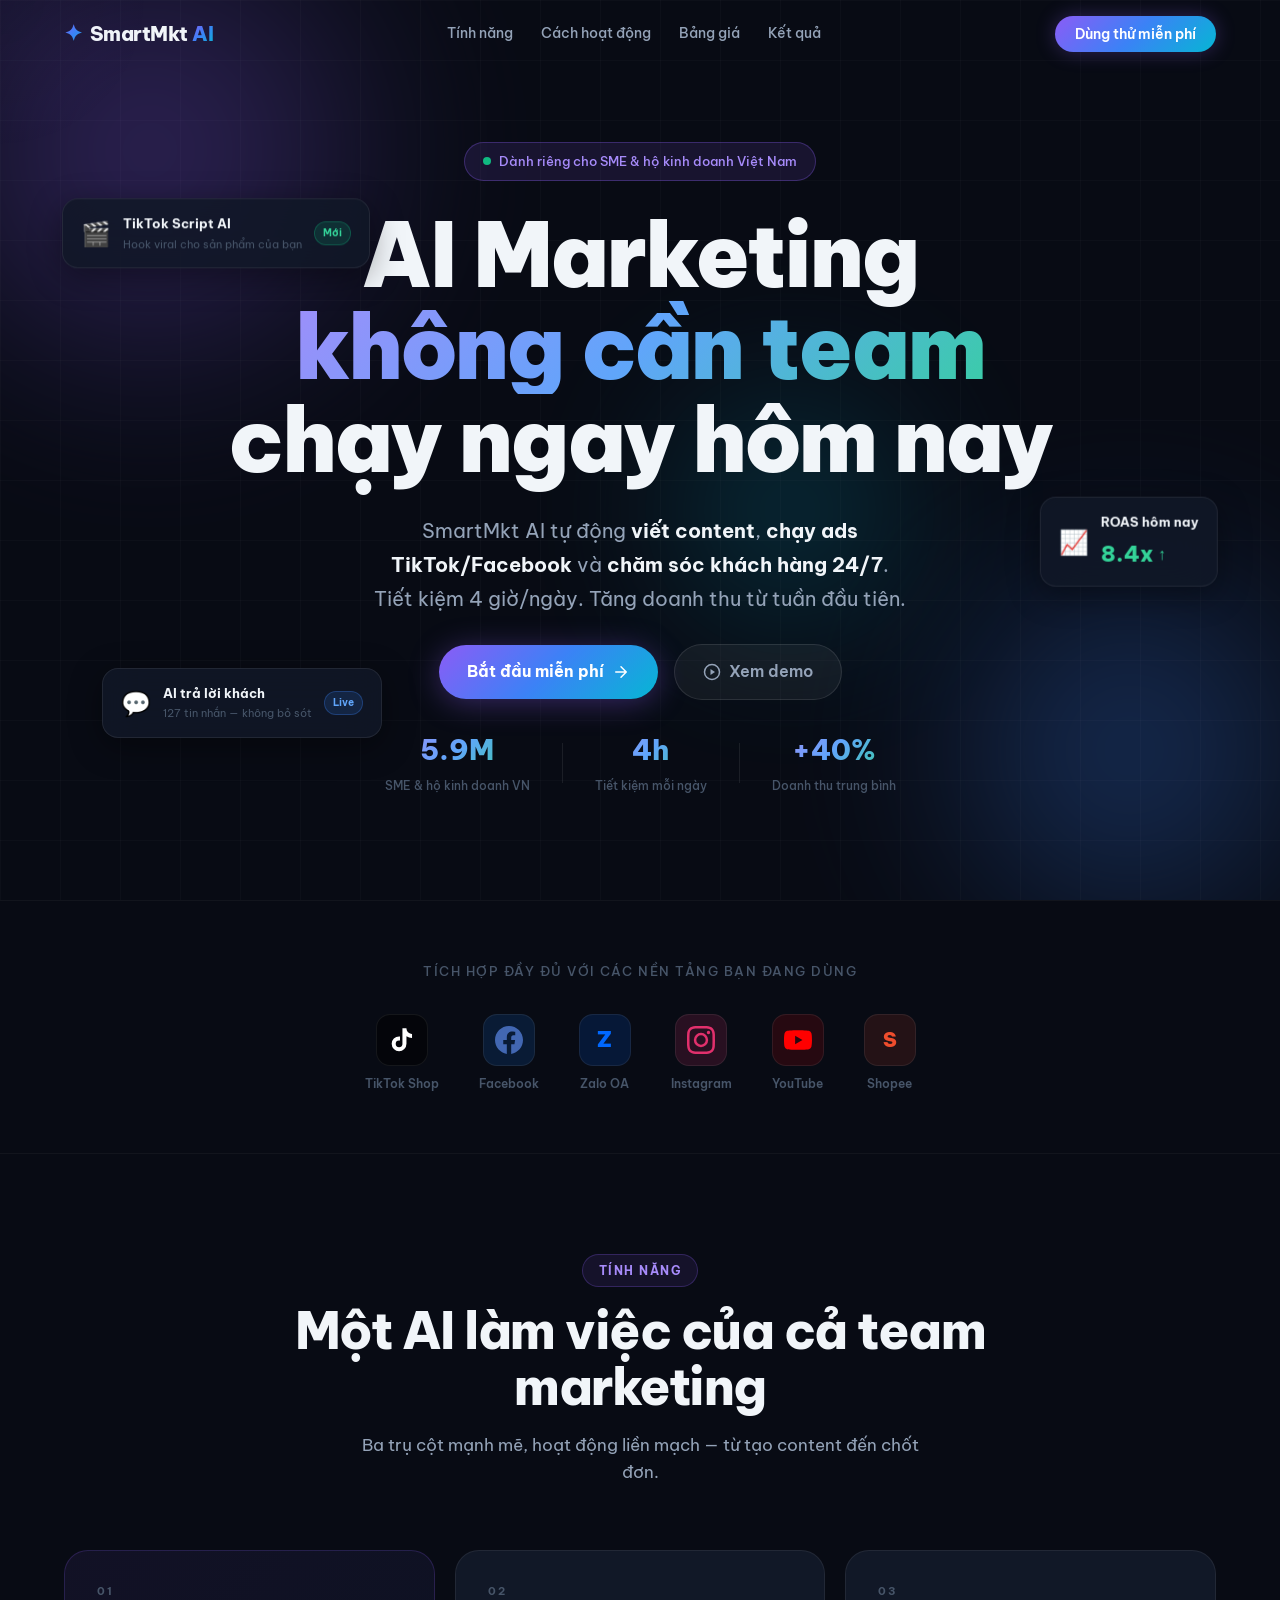
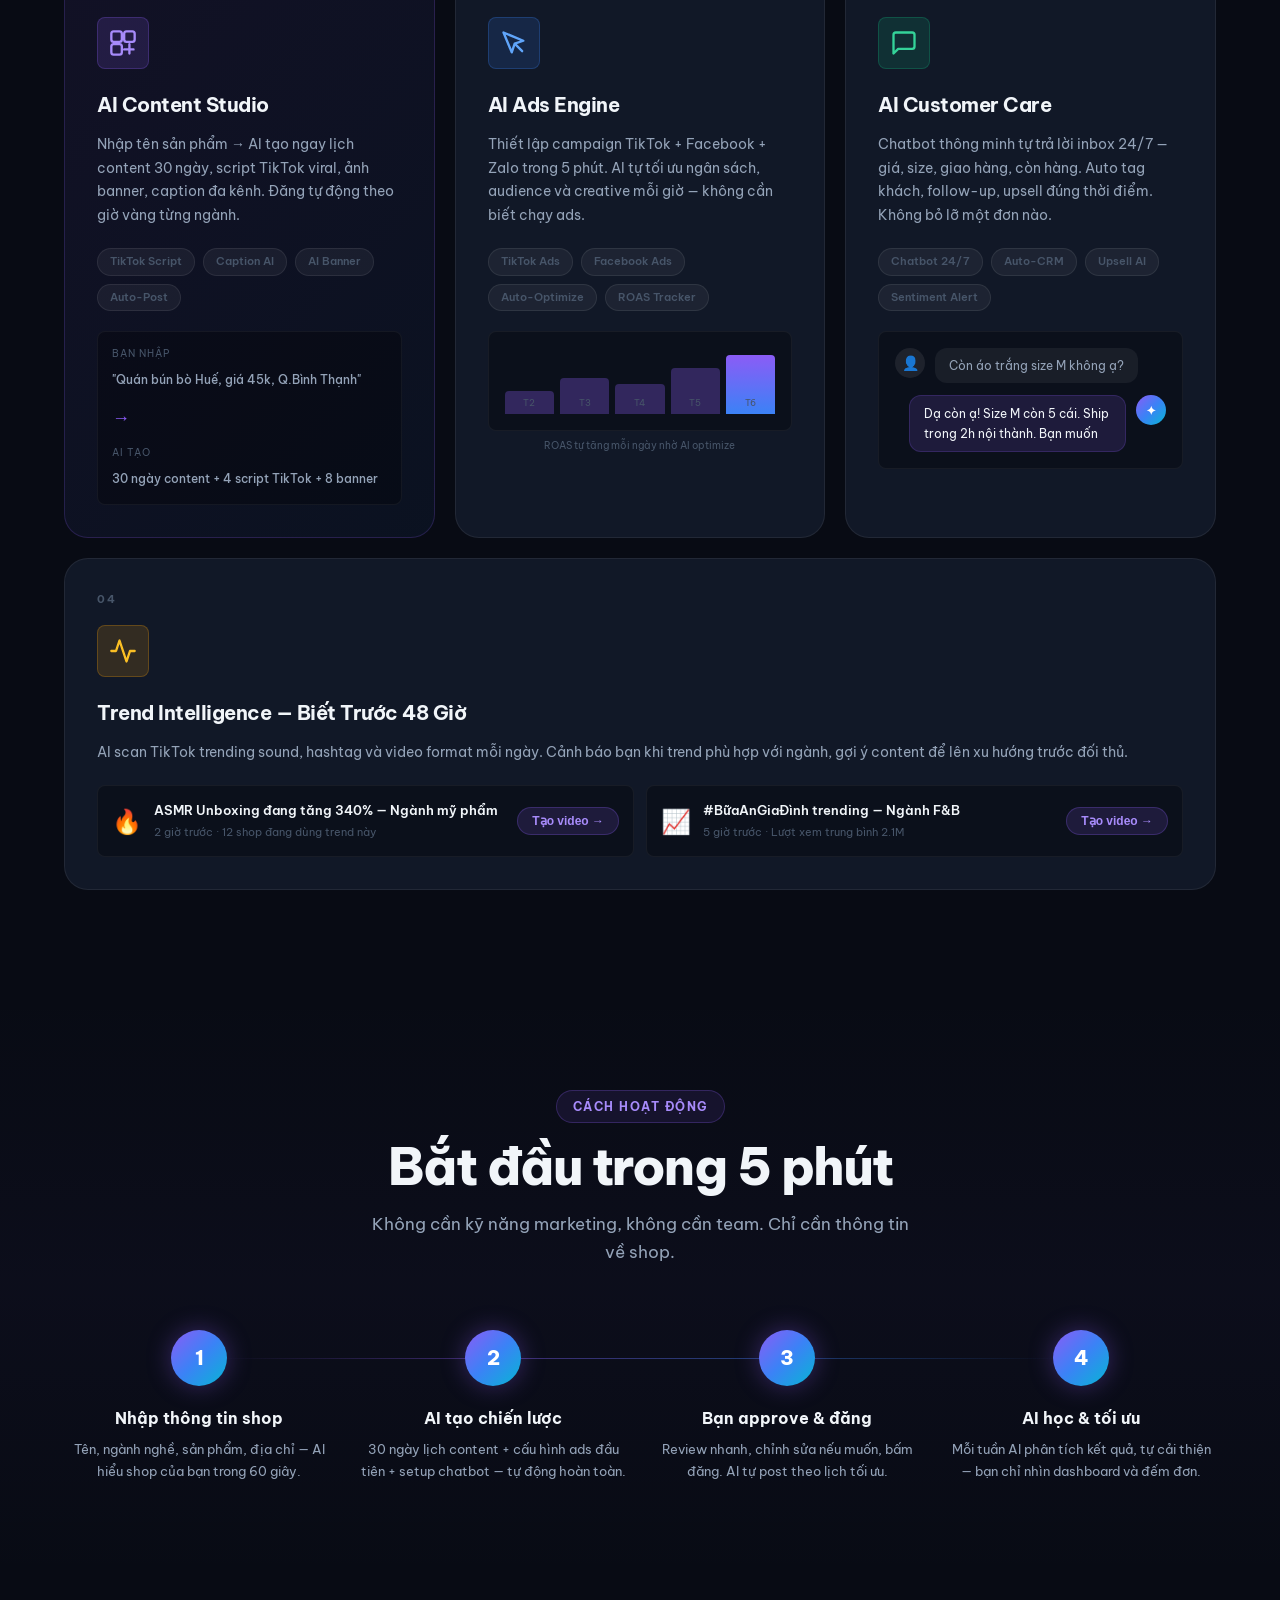
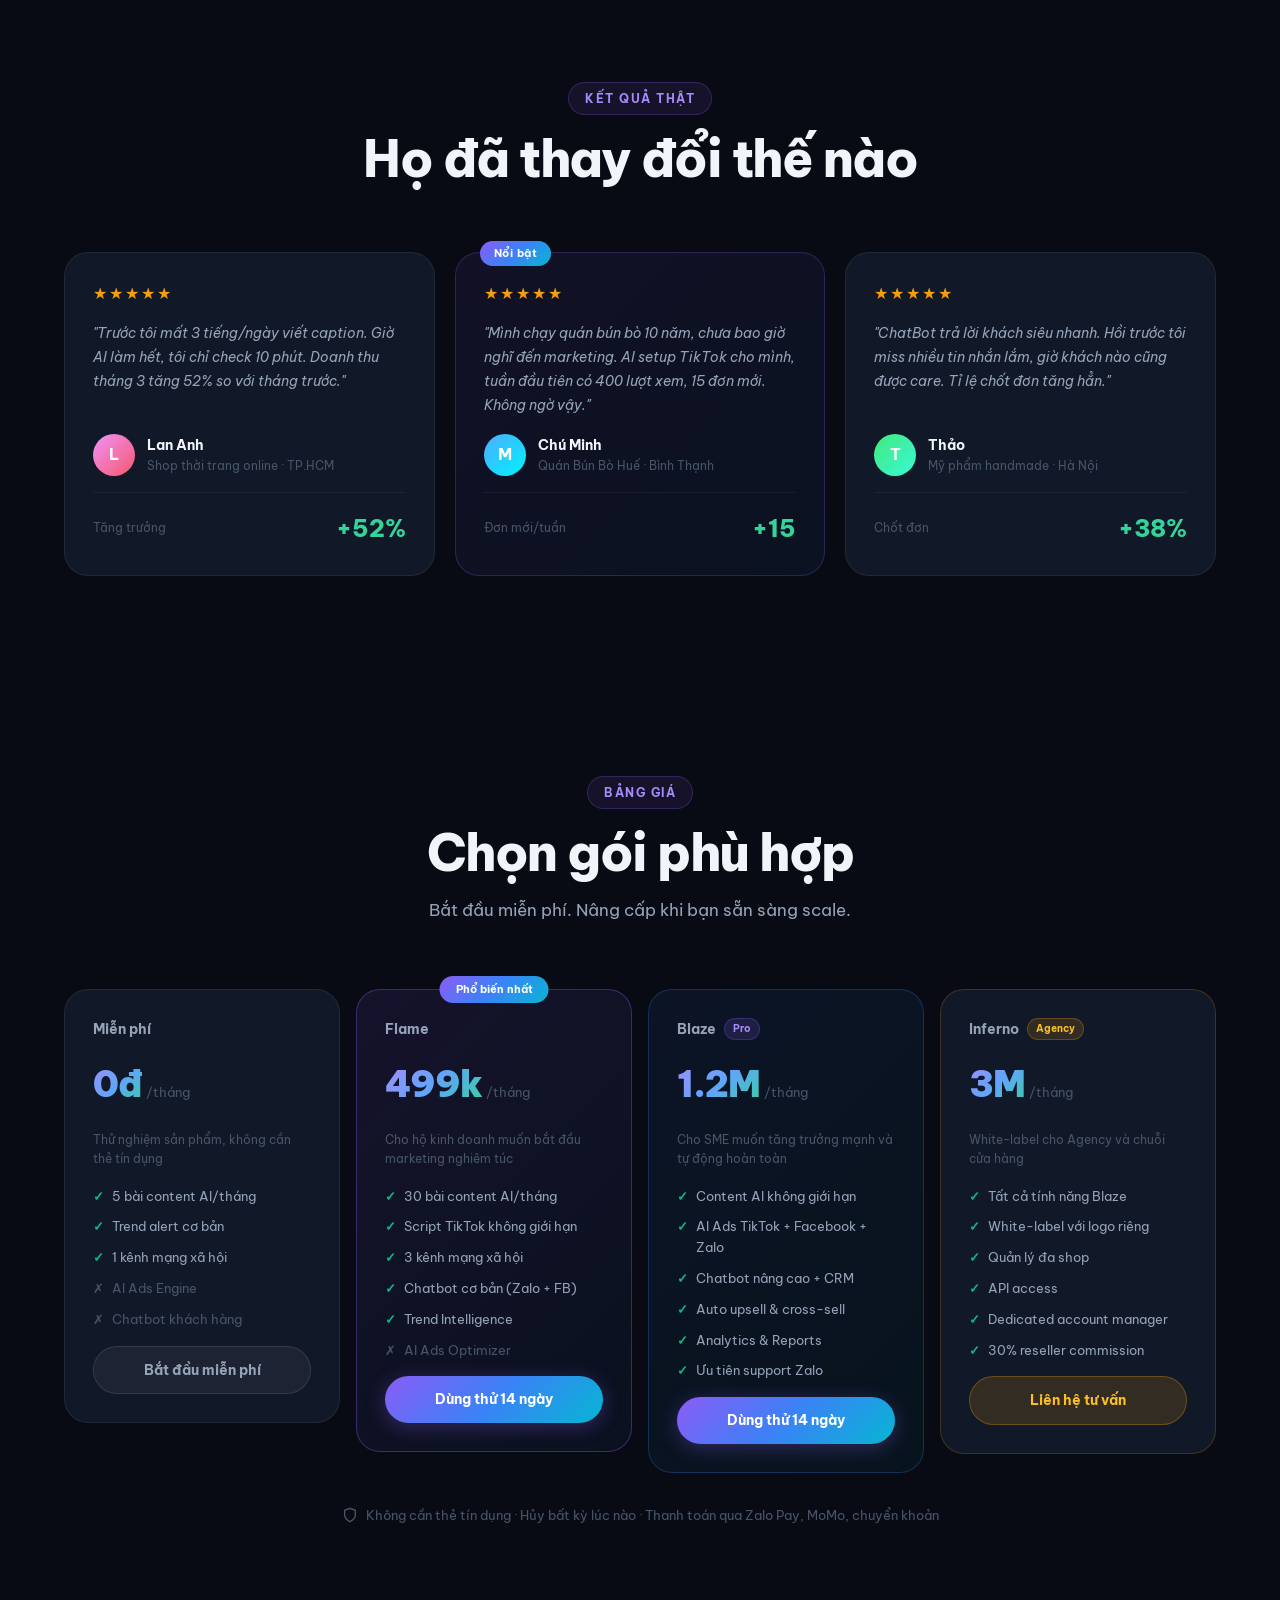
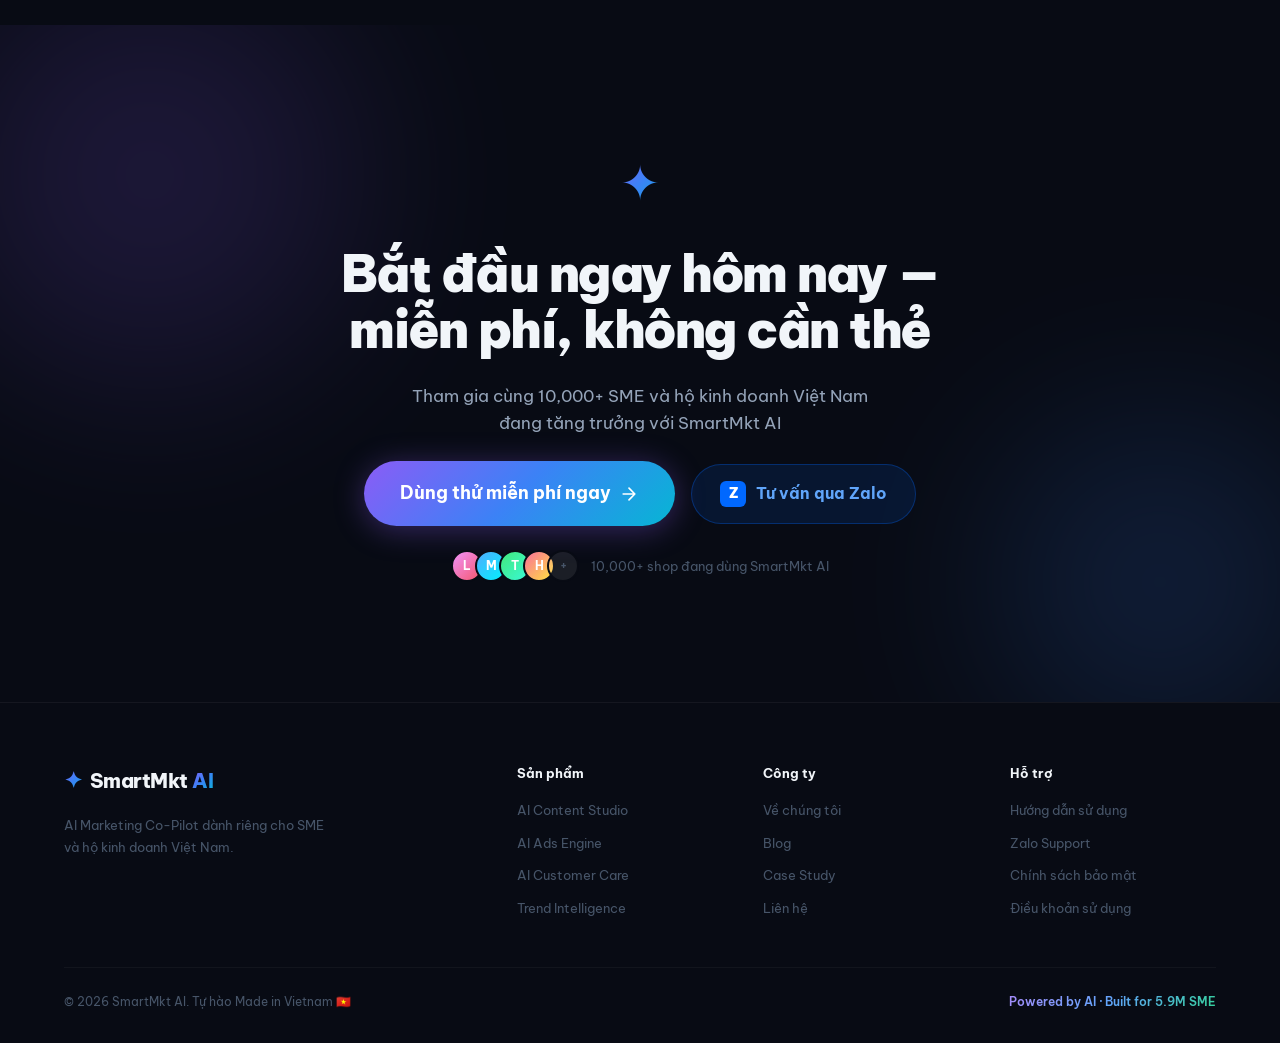
==== index.html @ fdd42057 "feat: SmartMkt AI landing page v1" ====
<!DOCTYPE html>
<html lang="vi">
<head>
  <meta charset="UTF-8" />
  <meta name="viewport" content="width=device-width, initial-scale=1.0" />
  <title>SmartMkt AI — AI Marketing cho SME Việt Nam</title>
  <meta name="description" content="AI Marketing Co-Pilot cho 5.9 triệu SME và hộ kinh doanh Việt Nam. Tự động tạo content, chạy ads, chăm sóc khách — không cần team marketing." />
  <link rel="preconnect" href="https://fonts.googleapis.com" />
  <link rel="preconnect" href="https://fonts.gstatic.com" crossorigin />
  <link href="https://fonts.googleapis.com/css2?family=Be+Vietnam+Pro:ital,wght@0,300;0,400;0,500;0,600;0,700;0,800;0,900;1,400&family=Inter:wght@300;400;500;600;700&display=swap" rel="stylesheet" />
  <link rel="stylesheet" href="style.css" />
</head>
<body>

  <!-- NAV -->
  <nav class="navbar" id="navbar">
    <div class="nav-inner">
      <div class="nav-logo">
        <span class="logo-icon">✦</span>
        <span class="logo-text">SmartMkt <span class="logo-accent">AI</span></span>
      </div>
      <div class="nav-links">
        <a href="#features">Tính năng</a>
        <a href="#how-it-works">Cách hoạt động</a>
        <a href="#pricing">Bảng giá</a>
        <a href="#results">Kết quả</a>
      </div>
      <div class="nav-cta">
        <a href="#pricing" class="btn-nav">Dùng thử miễn phí</a>
      </div>
      <button class="nav-mobile-toggle" id="mobileToggle" aria-label="Menu">
        <span></span><span></span><span></span>
      </button>
    </div>
  </nav>

  <!-- HERO -->
  <section class="hero" id="home">
    <div class="hero-bg">
      <div class="hero-orb orb-1"></div>
      <div class="hero-orb orb-2"></div>
      <div class="hero-orb orb-3"></div>
      <div class="hero-grid"></div>
    </div>
    <div class="container">
      <div class="hero-badge">
        <span class="badge-dot"></span>
        Dành riêng cho SME & hộ kinh doanh Việt Nam
      </div>
      <h1 class="hero-title">
        <span class="line-1">AI Marketing</span>
        <span class="line-2 gradient-text">không cần team</span>
        <span class="line-3">chạy ngay hôm nay</span>
      </h1>
      <p class="hero-sub">
        SmartMkt AI tự động <strong>viết content</strong>, <strong>chạy ads TikTok/Facebook</strong> và <strong>chăm sóc khách hàng 24/7</strong>.<br/>
        Tiết kiệm 4 giờ/ngày. Tăng doanh thu từ tuần đầu tiên.
      </p>
      <div class="hero-cta-group">
        <a href="#pricing" class="btn-primary" id="heroCta">
          <span>Bắt đầu miễn phí</span>
          <svg width="18" height="18" viewBox="0 0 24 24" fill="none"><path d="M5 12h14M12 5l7 7-7 7" stroke="currentColor" stroke-width="2" stroke-linecap="round" stroke-linejoin="round"/></svg>
        </a>
        <a href="#how-it-works" class="btn-ghost">
          <svg width="18" height="18" viewBox="0 0 24 24" fill="none"><circle cx="12" cy="12" r="10" stroke="currentColor" stroke-width="2"/><polygon points="10,8 16,12 10,16" fill="currentColor"/></svg>
          Xem demo
        </a>
      </div>
      <div class="hero-stats">
        <div class="stat-item">
          <span class="stat-num">5.9M</span>
          <span class="stat-label">SME & hộ kinh doanh VN</span>
        </div>
        <div class="stat-divider"></div>
        <div class="stat-item">
          <span class="stat-num">4h</span>
          <span class="stat-label">Tiết kiệm mỗi ngày</span>
        </div>
        <div class="stat-divider"></div>
        <div class="stat-item">
          <span class="stat-num">+40%</span>
          <span class="stat-label">Doanh thu trung bình</span>
        </div>
      </div>
    </div>

    <!-- Floating cards -->
    <div class="floating-cards">
      <div class="float-card card-tiktok">
        <div class="fc-icon">🎬</div>
        <div class="fc-body">
          <div class="fc-title">TikTok Script AI</div>
          <div class="fc-sub">Hook viral cho sản phẩm của bạn</div>
        </div>
        <div class="fc-badge fc-green">Mới</div>
      </div>
      <div class="float-card card-result">
        <div class="fc-icon">📈</div>
        <div class="fc-body">
          <div class="fc-title">ROAS hôm nay</div>
          <div class="fc-metric"><span class="metric-val">8.4x</span> <span class="metric-up">↑</span></div>
        </div>
      </div>
      <div class="float-card card-chat">
        <div class="fc-icon">💬</div>
        <div class="fc-body">
          <div class="fc-title">AI trả lời khách</div>
          <div class="fc-sub">127 tin nhắn — không bỏ sót</div>
        </div>
        <div class="fc-badge fc-blue">Live</div>
      </div>
    </div>
  </section>

  <!-- PLATFORMS -->
  <section class="platforms">
    <div class="container">
      <p class="platforms-label">Tích hợp đầy đủ với các nền tảng bạn đang dùng</p>
      <div class="platform-logos">
        <div class="platform-item">
          <div class="plat-icon tiktok-icon">
            <svg viewBox="0 0 24 24" fill="currentColor" width="28" height="28"><path d="M19.59 6.69a4.83 4.83 0 01-3.77-4.25V2h-3.45v13.67a2.89 2.89 0 01-2.88 2.5 2.89 2.89 0 01-2.89-2.89 2.89 2.89 0 012.89-2.89c.28 0 .54.04.79.1V9.01a6.27 6.27 0 00-.79-.05 6.34 6.34 0 00-6.34 6.34 6.34 6.34 0 006.34 6.34 6.34 6.34 0 006.33-6.34V8.69a8.18 8.18 0 004.78 1.52V6.76a4.85 4.85 0 01-1.01-.07z"/></svg>
          </div>
          <span>TikTok Shop</span>
        </div>
        <div class="platform-item">
          <div class="plat-icon fb-icon">
            <svg viewBox="0 0 24 24" fill="currentColor" width="28" height="28"><path d="M24 12.073c0-6.627-5.373-12-12-12s-12 5.373-12 12c0 5.99 4.388 10.954 10.125 11.854v-8.385H7.078v-3.47h3.047V9.43c0-3.007 1.792-4.669 4.533-4.669 1.312 0 2.686.235 2.686.235v2.953H15.83c-1.491 0-1.956.925-1.956 1.874v2.25h3.328l-.532 3.47h-2.796v8.385C19.612 23.027 24 18.062 24 12.073z"/></svg>
          </div>
          <span>Facebook</span>
        </div>
        <div class="platform-item">
          <div class="plat-icon zalo-icon">
            <div class="zalo-text-icon">Z</div>
          </div>
          <span>Zalo OA</span>
        </div>
        <div class="platform-item">
          <div class="plat-icon ig-icon">
            <svg viewBox="0 0 24 24" fill="currentColor" width="28" height="28"><path d="M12 2.163c3.204 0 3.584.012 4.85.07 3.252.148 4.771 1.691 4.919 4.919.058 1.265.069 1.645.069 4.849 0 3.205-.012 3.584-.069 4.849-.149 3.225-1.664 4.771-4.919 4.919-1.266.058-1.644.07-4.85.07-3.204 0-3.584-.012-4.849-.07-3.26-.149-4.771-1.699-4.919-4.92-.058-1.265-.07-1.644-.07-4.849 0-3.204.013-3.583.07-4.849.149-3.227 1.664-4.771 4.919-4.919 1.266-.057 1.645-.069 4.849-.069zM12 0C8.741 0 8.333.014 7.053.072 2.695.272.273 2.69.073 7.052.014 8.333 0 8.741 0 12c0 3.259.014 3.668.072 4.948.2 4.358 2.618 6.78 6.98 6.98C8.333 23.986 8.741 24 12 24c3.259 0 3.668-.014 4.948-.072 4.354-.2 6.782-2.618 6.979-6.98.059-1.28.073-1.689.073-4.948 0-3.259-.014-3.667-.072-4.947-.196-4.354-2.617-6.78-6.979-6.98C15.668.014 15.259 0 12 0zm0 5.838a6.162 6.162 0 100 12.324 6.162 6.162 0 000-12.324zM12 16a4 4 0 110-8 4 4 0 010 8zm6.406-11.845a1.44 1.44 0 100 2.881 1.44 1.44 0 000-2.881z"/></svg>
          </div>
          <span>Instagram</span>
        </div>
        <div class="platform-item">
          <div class="plat-icon yt-icon">
            <svg viewBox="0 0 24 24" fill="currentColor" width="28" height="28"><path d="M23.498 6.186a3.016 3.016 0 00-2.122-2.136C19.505 3.545 12 3.545 12 3.545s-7.505 0-9.377.505A3.017 3.017 0 00.502 6.186C0 8.07 0 12 0 12s0 3.93.502 5.814a3.016 3.016 0 002.122 2.136c1.871.505 9.376.505 9.376.505s7.505 0 9.377-.505a3.015 3.015 0 002.122-2.136C24 15.93 24 12 24 12s0-3.93-.502-5.814zM9.545 15.568V8.432L15.818 12l-6.273 3.568z"/></svg>
          </div>
          <span>YouTube</span>
        </div>
        <div class="platform-item">
          <div class="plat-icon shopee-icon">
            <div class="shopee-text-icon">S</div>
          </div>
          <span>Shopee</span>
        </div>
      </div>
    </div>
  </section>

  <!-- FEATURES -->
  <section class="features" id="features">
    <div class="container">
      <div class="section-header">
        <div class="section-tag">Tính năng</div>
        <h2 class="section-title">Một AI làm việc của cả team marketing</h2>
        <p class="section-sub">Ba trụ cột mạnh mẽ, hoạt động liền mạch — từ tạo content đến chốt đơn.</p>
      </div>

      <div class="features-grid">
        <!-- Feature 1 -->
        <div class="feature-card card-primary">
          <div class="feature-num">01</div>
          <div class="feature-icon-wrap icon-purple">
            <svg width="28" height="28" viewBox="0 0 24 24" fill="none"><rect x="2" y="2" width="9" height="9" rx="2" stroke="currentColor" stroke-width="2"/><rect x="13" y="2" width="9" height="9" rx="2" stroke="currentColor" stroke-width="2"/><rect x="2" y="13" width="9" height="9" rx="2" stroke="currentColor" stroke-width="2"/><path d="M17.5 13v8M13 17.5h8" stroke="currentColor" stroke-width="2" stroke-linecap="round"/></svg>
          </div>
          <h3 class="feature-title">AI Content Studio</h3>
          <p class="feature-desc">Nhập tên sản phẩm → AI tạo ngay lịch content 30 ngày, script TikTok viral, ảnh banner, caption đa kênh. Đăng tự động theo giờ vàng từng ngành.</p>
          <div class="feature-tags">
            <span>TikTok Script</span><span>Caption AI</span><span>AI Banner</span><span>Auto-Post</span>
          </div>
          <div class="feature-demo">
            <div class="demo-prompt">
              <span class="demo-label">Bạn nhập</span>
              <span class="demo-text">"Quán bún bò Huế, giá 45k, Q.Bình Thạnh"</span>
            </div>
            <div class="demo-arrow">→</div>
            <div class="demo-output">
              <span class="demo-label">AI tạo</span>
              <span class="demo-text">30 ngày content + 4 script TikTok + 8 banner</span>
            </div>
          </div>
        </div>

        <!-- Feature 2 -->
        <div class="feature-card">
          <div class="feature-num">02</div>
          <div class="feature-icon-wrap icon-blue">
            <svg width="28" height="28" viewBox="0 0 24 24" fill="none"><path d="M3 3l7.07 16.97 2.51-7.39 7.39-2.51L3 3z" stroke="currentColor" stroke-width="2" stroke-linecap="round" stroke-linejoin="round"/><path d="M13 13l6 6" stroke="currentColor" stroke-width="2" stroke-linecap="round"/></svg>
          </div>
          <h3 class="feature-title">AI Ads Engine</h3>
          <p class="feature-desc">Thiết lập campaign TikTok + Facebook + Zalo trong 5 phút. AI tự tối ưu ngân sách, audience và creative mỗi giờ — không cần biết chạy ads.</p>
          <div class="feature-tags">
            <span>TikTok Ads</span><span>Facebook Ads</span><span>Auto-Optimize</span><span>ROAS Tracker</span>
          </div>
          <div class="feature-mini-chart">
            <div class="chart-bar" style="height:35%"><span>T2</span></div>
            <div class="chart-bar" style="height:55%"><span>T3</span></div>
            <div class="chart-bar" style="height:45%"><span>T4</span></div>
            <div class="chart-bar" style="height:70%"><span>T5</span></div>
            <div class="chart-bar active" style="height:90%"><span>T6</span></div>
            <div class="chart-label">ROAS tự tăng mỗi ngày nhờ AI optimize</div>
          </div>
        </div>

        <!-- Feature 3 -->
        <div class="feature-card">
          <div class="feature-num">03</div>
          <div class="feature-icon-wrap icon-green">
            <svg width="28" height="28" viewBox="0 0 24 24" fill="none"><path d="M21 15a2 2 0 01-2 2H7l-4 4V5a2 2 0 012-2h14a2 2 0 012 2z" stroke="currentColor" stroke-width="2" stroke-linecap="round" stroke-linejoin="round"/></svg>
          </div>
          <h3 class="feature-title">AI Customer Care</h3>
          <p class="feature-desc">Chatbot thông minh tự trả lời inbox 24/7 — giá, size, giao hàng, còn hàng. Auto tag khách, follow-up, upsell đúng thời điểm. Không bỏ lỡ một đơn nào.</p>
          <div class="feature-tags">
            <span>Chatbot 24/7</span><span>Auto-CRM</span><span>Upsell AI</span><span>Sentiment Alert</span>
          </div>
          <div class="chat-demo">
            <div class="chat-msg customer">
              <div class="chat-avatar">👤</div>
              <div class="chat-bubble">Còn áo trắng size M không ạ?</div>
            </div>
            <div class="chat-msg bot">
              <div class="chat-avatar bot-av">✦</div>
              <div class="chat-bubble bot-bubble">Dạ còn ạ! Size M còn 5 cái. Ship trong 2h nội thành. Bạn muốn đặt ngay không? 😊</div>
            </div>
          </div>
        </div>

        <!-- Feature 4: Trend Intelligence -->
        <div class="feature-card card-wide">
          <div class="feature-num">04</div>
          <div class="feature-icon-wrap icon-orange">
            <svg width="28" height="28" viewBox="0 0 24 24" fill="none"><polyline points="22 12 18 12 15 21 9 3 6 12 2 12" stroke="currentColor" stroke-width="2" stroke-linecap="round" stroke-linejoin="round"/></svg>
          </div>
          <h3 class="feature-title">Trend Intelligence — Biết Trước 48 Giờ</h3>
          <p class="feature-desc">AI scan TikTok trending sound, hashtag và video format mỗi ngày. Cảnh báo bạn khi trend phù hợp với ngành, gợi ý content để lên xu hướng trước đối thủ.</p>
          <div class="trend-alerts">
            <div class="trend-alert alert-hot">
              <span class="alert-icon">🔥</span>
              <div class="alert-body">
                <div class="alert-title">ASMR Unboxing đang tăng 340% — Ngành mỹ phẩm</div>
                <div class="alert-time">2 giờ trước · 12 shop đang dùng trend này</div>
              </div>
              <button class="alert-cta">Tạo video →</button>
            </div>
            <div class="trend-alert alert-rising">
              <span class="alert-icon">📈</span>
              <div class="alert-body">
                <div class="alert-title">#BữaAnGiaĐình trending — Ngành F&B</div>
                <div class="alert-time">5 giờ trước · Lượt xem trung bình 2.1M</div>
              </div>
              <button class="alert-cta">Tạo video →</button>
            </div>
          </div>
        </div>
      </div>
    </div>
  </section>

  <!-- HOW IT WORKS -->
  <section class="how-it-works" id="how-it-works">
    <div class="container">
      <div class="section-header">
        <div class="section-tag">Cách hoạt động</div>
        <h2 class="section-title">Bắt đầu trong 5 phút</h2>
        <p class="section-sub">Không cần kỹ năng marketing, không cần team. Chỉ cần thông tin về shop.</p>
      </div>
      <div class="steps-wrapper">
        <div class="steps-line"></div>
        <div class="steps-grid">
          <div class="step-item">
            <div class="step-bubble">1</div>
            <div class="step-content">
              <h4>Nhập thông tin shop</h4>
              <p>Tên, ngành nghề, sản phẩm, địa chỉ — AI hiểu shop của bạn trong 60 giây.</p>
            </div>
          </div>
          <div class="step-item">
            <div class="step-bubble">2</div>
            <div class="step-content">
              <h4>AI tạo chiến lược</h4>
              <p>30 ngày lịch content + cấu hình ads đầu tiên + setup chatbot — tự động hoàn toàn.</p>
            </div>
          </div>
          <div class="step-item">
            <div class="step-bubble">3</div>
            <div class="step-content">
              <h4>Bạn approve & đăng</h4>
              <p>Review nhanh, chỉnh sửa nếu muốn, bấm đăng. AI tự post theo lịch tối ưu.</p>
            </div>
          </div>
          <div class="step-item">
            <div class="step-bubble">4</div>
            <div class="step-content">
              <h4>AI học & tối ưu</h4>
              <p>Mỗi tuần AI phân tích kết quả, tự cải thiện — bạn chỉ nhìn dashboard và đếm đơn.</p>
            </div>
          </div>
        </div>
      </div>
    </div>
  </section>

  <!-- RESULTS -->
  <section class="results" id="results">
    <div class="container">
      <div class="section-header">
        <div class="section-tag">Kết quả thật</div>
        <h2 class="section-title">Họ đã thay đổi thế nào</h2>
      </div>
      <div class="testimonials-grid">
        <div class="testi-card">
          <div class="testi-stars">★★★★★</div>
          <p class="testi-text">"Trước tôi mất 3 tiếng/ngày viết caption. Giờ AI làm hết, tôi chỉ check 10 phút. Doanh thu tháng 3 tăng 52% so với tháng trước."</p>
          <div class="testi-author">
            <div class="testi-avatar" style="background: linear-gradient(135deg, #f093fb, #f5576c)">L</div>
            <div>
              <div class="testi-name">Lan Anh</div>
              <div class="testi-biz">Shop thời trang online · TP.HCM</div>
            </div>
          </div>
          <div class="testi-metric">
            <span class="metric-label">Tăng trưởng</span>
            <span class="metric-value">+52%</span>
          </div>
        </div>
        <div class="testi-card testi-featured">
          <div class="testi-badge">Nổi bật</div>
          <div class="testi-stars">★★★★★</div>
          <p class="testi-text">"Mình chạy quán bún bò 10 năm, chưa bao giờ nghĩ đến marketing. AI setup TikTok cho mình, tuần đầu tiên có 400 lượt xem, 15 đơn mới. Không ngờ vậy."</p>
          <div class="testi-author">
            <div class="testi-avatar" style="background: linear-gradient(135deg, #4facfe, #00f2fe)">M</div>
            <div>
              <div class="testi-name">Chú Minh</div>
              <div class="testi-biz">Quán Bún Bò Huế · Bình Thạnh</div>
            </div>
          </div>
          <div class="testi-metric">
            <span class="metric-label">Đơn mới/tuần</span>
            <span class="metric-value">+15</span>
          </div>
        </div>
        <div class="testi-card">
          <div class="testi-stars">★★★★★</div>
          <p class="testi-text">"ChatBot trả lời khách siêu nhanh. Hồi trước tôi miss nhiều tin nhắn lắm, giờ khách nào cũng được care. Tỉ lệ chốt đơn tăng hẳn."</p>
          <div class="testi-author">
            <div class="testi-avatar" style="background: linear-gradient(135deg, #43e97b, #38f9d7)">T</div>
            <div>
              <div class="testi-name">Thảo</div>
              <div class="testi-biz">Mỹ phẩm handmade · Hà Nội</div>
            </div>
          </div>
          <div class="testi-metric">
            <span class="metric-label">Chốt đơn</span>
            <span class="metric-value">+38%</span>
          </div>
        </div>
      </div>
    </div>
  </section>

  <!-- PRICING -->
  <section class="pricing" id="pricing">
    <div class="container">
      <div class="section-header">
        <div class="section-tag">Bảng giá</div>
        <h2 class="section-title">Chọn gói phù hợp</h2>
        <p class="section-sub">Bắt đầu miễn phí. Nâng cấp khi bạn sẵn sàng scale.</p>
      </div>
      <div class="pricing-grid">

        <div class="price-card">
          <div class="price-tier">Miễn phí</div>
          <div class="price-amount"><span class="price-num">0đ</span><span class="price-period">/tháng</span></div>
          <div class="price-desc">Thử nghiệm sản phẩm, không cần thẻ tín dụng</div>
          <ul class="price-features">
            <li><span class="check">✓</span>5 bài content AI/tháng</li>
            <li><span class="check">✓</span>Trend alert cơ bản</li>
            <li><span class="check">✓</span>1 kênh mạng xã hội</li>
            <li class="muted"><span>✗</span>AI Ads Engine</li>
            <li class="muted"><span>✗</span>Chatbot khách hàng</li>
          </ul>
          <a href="#" class="btn-price btn-ghost-price">Bắt đầu miễn phí</a>
        </div>

        <div class="price-card price-popular">
          <div class="popular-badge">Phổ biến nhất</div>
          <div class="price-tier">Flame</div>
          <div class="price-amount"><span class="price-num">499k</span><span class="price-period">/tháng</span></div>
          <div class="price-desc">Cho hộ kinh doanh muốn bắt đầu marketing nghiêm túc</div>
          <ul class="price-features">
            <li><span class="check">✓</span>30 bài content AI/tháng</li>
            <li><span class="check">✓</span>Script TikTok không giới hạn</li>
            <li><span class="check">✓</span>3 kênh mạng xã hội</li>
            <li><span class="check">✓</span>Chatbot cơ bản (Zalo + FB)</li>
            <li><span class="check">✓</span>Trend Intelligence</li>
            <li class="muted"><span>✗</span>AI Ads Optimizer</li>
          </ul>
          <a href="#" class="btn-price btn-primary-price">Dùng thử 14 ngày</a>
        </div>

        <div class="price-card price-pro">
          <div class="price-tier">Blaze <span class="tier-badge">Pro</span></div>
          <div class="price-amount"><span class="price-num">1.2M</span><span class="price-period">/tháng</span></div>
          <div class="price-desc">Cho SME muốn tăng trưởng mạnh và tự động hoàn toàn</div>
          <ul class="price-features">
            <li><span class="check">✓</span>Content AI không giới hạn</li>
            <li><span class="check">✓</span>AI Ads TikTok + Facebook + Zalo</li>
            <li><span class="check">✓</span>Chatbot nâng cao + CRM</li>
            <li><span class="check">✓</span>Auto upsell & cross-sell</li>
            <li><span class="check">✓</span>Analytics & Reports</li>
            <li><span class="check">✓</span>Ưu tiên support Zalo</li>
          </ul>
          <a href="#" class="btn-price btn-primary-price">Dùng thử 14 ngày</a>
        </div>

        <div class="price-card price-agency">
          <div class="price-tier">Inferno <span class="tier-badge agency-badge">Agency</span></div>
          <div class="price-amount"><span class="price-num">3M</span><span class="price-period">/tháng</span></div>
          <div class="price-desc">White-label cho Agency và chuỗi cửa hàng</div>
          <ul class="price-features">
            <li><span class="check">✓</span>Tất cả tính năng Blaze</li>
            <li><span class="check">✓</span>White-label với logo riêng</li>
            <li><span class="check">✓</span>Quản lý đa shop</li>
            <li><span class="check">✓</span>API access</li>
            <li><span class="check">✓</span>Dedicated account manager</li>
            <li><span class="check">✓</span>30% reseller commission</li>
          </ul>
          <a href="#" class="btn-price btn-agency-price">Liên hệ tư vấn</a>
        </div>

      </div>
      <div class="price-note">
        <svg width="16" height="16" viewBox="0 0 24 24" fill="none"><path d="M12 22s8-4 8-10V5l-8-3-8 3v7c0 6 8 10 8 10z" stroke="currentColor" stroke-width="2"/></svg>
        Không cần thẻ tín dụng · Hủy bất kỳ lúc nào · Thanh toán qua Zalo Pay, MoMo, chuyển khoản
      </div>
    </div>
  </section>

  <!-- CTA FINAL -->
  <section class="final-cta">
    <div class="cta-bg">
      <div class="cta-orb cta-orb-1"></div>
      <div class="cta-orb cta-orb-2"></div>
    </div>
    <div class="container">
      <div class="cta-inner">
        <div class="cta-icon-big">✦</div>
        <h2 class="cta-title">Bắt đầu ngay hôm nay —<br/>miễn phí, không cần thẻ</h2>
        <p class="cta-sub">Tham gia cùng 10,000+ SME và hộ kinh doanh Việt Nam đang tăng trưởng với SmartMkt AI</p>
        <div class="cta-buttons">
          <a href="#pricing" class="btn-primary btn-large">
            Dùng thử miễn phí ngay
            <svg width="20" height="20" viewBox="0 0 24 24" fill="none"><path d="M5 12h14M12 5l7 7-7 7" stroke="currentColor" stroke-width="2" stroke-linecap="round" stroke-linejoin="round"/></svg>
          </a>
          <a href="https://zalo.me" target="_blank" class="btn-zalo">
            <div class="zalo-btn-icon">Z</div>
            Tư vấn qua Zalo
          </a>
        </div>
        <div class="cta-social-proof">
          <div class="avatar-stack">
            <div class="av-item" style="background:linear-gradient(135deg,#f093fb,#f5576c)">L</div>
            <div class="av-item" style="background:linear-gradient(135deg,#4facfe,#00f2fe)">M</div>
            <div class="av-item" style="background:linear-gradient(135deg,#43e97b,#38f9d7)">T</div>
            <div class="av-item" style="background:linear-gradient(135deg,#fa709a,#fee140)">H</div>
            <div class="av-item av-more">+</div>
          </div>
          <span>10,000+ shop đang dùng SmartMkt AI</span>
        </div>
      </div>
    </div>
  </section>

  <!-- FOOTER -->
  <footer class="footer">
    <div class="container">
      <div class="footer-grid">
        <div class="footer-brand">
          <div class="nav-logo">
            <span class="logo-icon">✦</span>
            <span class="logo-text">SmartMkt <span class="logo-accent">AI</span></span>
          </div>
          <p>AI Marketing Co-Pilot dành riêng cho SME và hộ kinh doanh Việt Nam.</p>
        </div>
        <div class="footer-col">
          <div class="footer-col-title">Sản phẩm</div>
          <a href="#">AI Content Studio</a>
          <a href="#">AI Ads Engine</a>
          <a href="#">AI Customer Care</a>
          <a href="#">Trend Intelligence</a>
        </div>
        <div class="footer-col">
          <div class="footer-col-title">Công ty</div>
          <a href="#">Về chúng tôi</a>
          <a href="#">Blog</a>
          <a href="#">Case Study</a>
          <a href="#">Liên hệ</a>
        </div>
        <div class="footer-col">
          <div class="footer-col-title">Hỗ trợ</div>
          <a href="#">Hướng dẫn sử dụng</a>
          <a href="#">Zalo Support</a>
          <a href="#">Chính sách bảo mật</a>
          <a href="#">Điều khoản sử dụng</a>
        </div>
      </div>
      <div class="footer-bottom">
        <span>© 2026 SmartMkt AI. Tự hào Made in Vietnam 🇻🇳</span>
        <span class="footer-tagline">Powered by AI · Built for 5.9M SME</span>
      </div>
    </div>
  </footer>

  <script src="app.js"></script>
</body>
</html>
---- style.css ----
/* ============================================================
   SmartMkt AI — Landing Page Styles
   ============================================================ */

:root {
  --bg-primary: #080b14;
  --bg-secondary: #0d1221;
  --bg-card: #111827;
  --bg-card-border: rgba(255,255,255,0.07);
  --accent-purple: #8b5cf6;
  --accent-blue: #3b82f6;
  --accent-cyan: #06b6d4;
  --accent-green: #10b981;
  --accent-orange: #f59e0b;
  --accent-pink: #ec4899;
  --text-primary: #f1f5f9;
  --text-secondary: #94a3b8;
  --text-muted: #475569;
  --gradient-hero: linear-gradient(135deg, #8b5cf6 0%, #3b82f6 50%, #06b6d4 100%);
  --gradient-text: linear-gradient(135deg, #a78bfa, #60a5fa, #34d399);
  --radius-sm: 8px;
  --radius-md: 16px;
  --radius-lg: 24px;
  --radius-xl: 32px;
  --font-vi: 'Be Vietnam Pro', sans-serif;
  --font-en: 'Inter', sans-serif;
  --transition: all 0.3s cubic-bezier(0.16, 1, 0.3, 1);
  --shadow-card: 0 4px 32px rgba(0,0,0,0.4);
  --shadow-glow-purple: 0 0 40px rgba(139, 92, 246, 0.15);
  --shadow-glow-blue: 0 0 40px rgba(59, 130, 246, 0.15);
}

/* ---- Reset & Base ---- */
*, *::before, *::after { box-sizing: border-box; margin: 0; padding: 0; }
html { scroll-behavior: smooth; }
body {
  font-family: var(--font-vi);
  background: var(--bg-primary);
  color: var(--text-primary);
  line-height: 1.6;
  overflow-x: hidden;
}
a { text-decoration: none; color: inherit; }
img { max-width: 100%; }

/* ---- Container ---- */
.container {
  max-width: 1200px;
  margin: 0 auto;
  padding: 0 24px;
}

/* ---- Typography ---- */
.gradient-text {
  background: var(--gradient-text);
  -webkit-background-clip: text;
  -webkit-text-fill-color: transparent;
  background-clip: text;
}

/* ============================================================
   NAVBAR
   ============================================================ */
.navbar {
  position: fixed; top: 0; left: 0; right: 0; z-index: 100;
  padding: 16px 0;
  transition: var(--transition);
}
.navbar.scrolled {
  background: rgba(8, 11, 20, 0.85);
  backdrop-filter: blur(20px);
  border-bottom: 1px solid rgba(255,255,255,0.06);
}
.nav-inner {
  max-width: 1200px;
  margin: 0 auto;
  padding: 0 24px;
  display: flex;
  align-items: center;
  gap: 32px;
}
.nav-logo {
  display: flex;
  align-items: center;
  gap: 8px;
  font-size: 20px;
  font-weight: 800;
  letter-spacing: -0.5px;
  flex-shrink: 0;
}
.logo-icon {
  font-size: 22px;
  background: var(--gradient-hero);
  -webkit-background-clip: text;
  -webkit-text-fill-color: transparent;
  background-clip: text;
}
.logo-accent {
  background: var(--gradient-hero);
  -webkit-background-clip: text;
  -webkit-text-fill-color: transparent;
  background-clip: text;
}
.nav-links {
  display: flex;
  gap: 28px;
  flex: 1;
  justify-content: center;
}
.nav-links a {
  font-size: 14px;
  font-weight: 500;
  color: var(--text-secondary);
  transition: var(--transition);
}
.nav-links a:hover { color: var(--text-primary); }
.nav-cta { flex-shrink: 0; }
.btn-nav {
  padding: 9px 20px;
  background: var(--gradient-hero);
  border-radius: 50px;
  font-size: 14px;
  font-weight: 600;
  color: white;
  transition: var(--transition);
  box-shadow: 0 0 20px rgba(139,92,246,0.3);
}
.btn-nav:hover {
  transform: translateY(-1px);
  box-shadow: 0 0 30px rgba(139,92,246,0.5);
}
.nav-mobile-toggle {
  display: none;
  flex-direction: column;
  gap: 5px;
  background: none;
  border: none;
  cursor: pointer;
  padding: 4px;
  margin-left: auto;
}
.nav-mobile-toggle span {
  display: block;
  width: 22px;
  height: 2px;
  background: var(--text-secondary);
  border-radius: 2px;
  transition: var(--transition);
}

/* ============================================================
   HERO
   ============================================================ */
.hero {
  position: relative;
  min-height: 100vh;
  display: flex;
  align-items: center;
  padding: 120px 0 80px;
  overflow: hidden;
}
.hero-bg {
  position: absolute; inset: 0; z-index: 0;
}
.hero-orb {
  position: absolute;
  border-radius: 50%;
  filter: blur(80px);
  opacity: 0.35;
  animation: orbFloat 8s ease-in-out infinite;
}
.orb-1 {
  width: 600px; height: 600px;
  background: radial-gradient(circle, #8b5cf6, transparent 70%);
  top: -150px; left: -150px;
  animation-delay: 0s;
}
.orb-2 {
  width: 500px; height: 500px;
  background: radial-gradient(circle, #3b82f6, transparent 70%);
  bottom: -100px; right: -100px;
  animation-delay: 3s;
}
.orb-3 {
  width: 300px; height: 300px;
  background: radial-gradient(circle, #06b6d4, transparent 70%);
  top: 40%; left: 50%;
  animation-delay: 5s;
}
.hero-grid {
  position: absolute; inset: 0;
  background-image: 
    linear-gradient(rgba(255,255,255,0.02) 1px, transparent 1px),
    linear-gradient(90deg, rgba(255,255,255,0.02) 1px, transparent 1px);
  background-size: 60px 60px;
}
@keyframes orbFloat {
  0%, 100% { transform: translateY(0) scale(1); }
  50% { transform: translateY(-30px) scale(1.05); }
}
.hero .container {
  position: relative; z-index: 1;
  display: flex;
  flex-direction: column;
  align-items: center;
  text-align: center;
  gap: 28px;
}
.hero-badge {
  display: inline-flex;
  align-items: center;
  gap: 8px;
  padding: 8px 18px;
  background: rgba(139,92,246,0.12);
  border: 1px solid rgba(139,92,246,0.3);
  border-radius: 50px;
  font-size: 13px;
  font-weight: 500;
  color: #a78bfa;
  animation: fadeInDown 0.6s ease both;
}
.badge-dot {
  width: 8px; height: 8px;
  background: #10b981;
  border-radius: 50%;
  animation: pulse 1.5s ease-in-out infinite;
}
@keyframes pulse {
  0%, 100% { opacity: 1; transform: scale(1); }
  50% { opacity: 0.6; transform: scale(0.85); }
}
.hero-title {
  display: flex;
  flex-direction: column;
  font-size: clamp(48px, 7vw, 88px);
  font-weight: 900;
  line-height: 1.05;
  letter-spacing: -2px;
  animation: fadeInUp 0.7s ease 0.1s both;
}
.hero-title .line-2 {
  background: var(--gradient-text);
  -webkit-background-clip: text;
  -webkit-text-fill-color: transparent;
  background-clip: text;
}
.hero-sub {
  font-size: clamp(16px, 2vw, 20px);
  color: var(--text-secondary);
  max-width: 600px;
  line-height: 1.7;
  animation: fadeInUp 0.7s ease 0.2s both;
}
.hero-sub strong { color: var(--text-primary); }
.hero-cta-group {
  display: flex;
  gap: 16px;
  align-items: center;
  flex-wrap: wrap;
  justify-content: center;
  animation: fadeInUp 0.7s ease 0.3s both;
}
.btn-primary {
  display: inline-flex;
  align-items: center;
  gap: 8px;
  padding: 14px 28px;
  background: var(--gradient-hero);
  border-radius: 50px;
  font-size: 16px;
  font-weight: 700;
  color: white;
  transition: var(--transition);
  box-shadow: 0 4px 30px rgba(139,92,246,0.35);
}
.btn-primary:hover {
  transform: translateY(-2px);
  box-shadow: 0 8px 40px rgba(139,92,246,0.55);
}
.btn-primary.btn-large { padding: 18px 36px; font-size: 18px; }
.btn-ghost {
  display: inline-flex;
  align-items: center;
  gap: 8px;
  padding: 14px 28px;
  background: rgba(255,255,255,0.05);
  border: 1px solid rgba(255,255,255,0.1);
  border-radius: 50px;
  font-size: 16px;
  font-weight: 600;
  color: var(--text-secondary);
  transition: var(--transition);
}
.btn-ghost:hover {
  background: rgba(255,255,255,0.08);
  color: var(--text-primary);
  transform: translateY(-2px);
}
.hero-stats {
  display: flex;
  align-items: center;
  gap: 32px;
  flex-wrap: wrap;
  justify-content: center;
  animation: fadeInUp 0.7s ease 0.4s both;
}
.stat-item { text-align: center; }
.stat-num {
  display: block;
  font-size: 28px;
  font-weight: 800;
  background: var(--gradient-text);
  -webkit-background-clip: text;
  -webkit-text-fill-color: transparent;
  background-clip: text;
}
.stat-label { font-size: 12px; color: var(--text-muted); font-weight: 500; }
.stat-divider {
  width: 1px; height: 40px;
  background: rgba(255,255,255,0.08);
}

/* Floating cards */
.floating-cards {
  position: absolute;
  width: 100%; height: 100%;
  top: 0; left: 0;
  pointer-events: none;
  z-index: 1;
}
.float-card {
  position: absolute;
  background: rgba(17, 24, 39, 0.85);
  backdrop-filter: blur(20px);
  border: 1px solid rgba(255,255,255,0.08);
  border-radius: var(--radius-md);
  padding: 14px 18px;
  display: flex;
  align-items: center;
  gap: 12px;
  box-shadow: 0 8px 32px rgba(0,0,0,0.4);
  animation: floatCard 6s ease-in-out infinite;
}
.card-tiktok { top: 22%; left: 5%; animation-delay: 0s; }
.card-result { top: 55%; right: 5%; animation-delay: 2s; }
.card-chat { bottom: 18%; left: 8%; animation-delay: 4s; }
@keyframes floatCard {
  0%, 100% { transform: translateY(0); }
  50% { transform: translateY(-12px); }
}
.fc-icon { font-size: 24px; }
.fc-title { font-size: 13px; font-weight: 700; color: var(--text-primary); }
.fc-sub { font-size: 11px; color: var(--text-muted); margin-top: 2px; }
.fc-badge {
  font-size: 10px;
  font-weight: 700;
  padding: 3px 8px;
  border-radius: 50px;
  margin-left: auto;
}
.fc-green { background: rgba(16,185,129,0.15); color: #34d399; border: 1px solid rgba(16,185,129,0.3); }
.fc-blue { background: rgba(59,130,246,0.15); color: #60a5fa; border: 1px solid rgba(59,130,246,0.3); }
.fc-metric { display: flex; align-items: center; gap: 4px; margin-top: 4px; }
.metric-val { font-size: 22px; font-weight: 800; color: #34d399; }
.metric-up { color: #34d399; font-weight: 700; }

/* ============================================================
   PLATFORMS
   ============================================================ */
.platforms {
  padding: 60px 0;
  border-top: 1px solid rgba(255,255,255,0.04);
  border-bottom: 1px solid rgba(255,255,255,0.04);
}
.platforms-label {
  text-align: center;
  font-size: 13px;
  font-weight: 500;
  color: var(--text-muted);
  text-transform: uppercase;
  letter-spacing: 1.5px;
  margin-bottom: 32px;
}
.platform-logos {
  display: flex;
  justify-content: center;
  align-items: center;
  gap: 40px;
  flex-wrap: wrap;
}
.platform-item {
  display: flex;
  flex-direction: column;
  align-items: center;
  gap: 8px;
  color: var(--text-muted);
  font-size: 12px;
  font-weight: 600;
  transition: var(--transition);
}
.platform-item:hover { color: var(--text-secondary); transform: translateY(-3px); }
.plat-icon {
  width: 52px; height: 52px;
  border-radius: 14px;
  display: flex;
  align-items: center;
  justify-content: center;
  border: 1px solid rgba(255,255,255,0.07);
}
.tiktok-icon { background: rgba(0,0,0,0.5); color: white; }
.fb-icon { background: rgba(24,119,242,0.15); color: #4267B2; }
.zalo-icon { background: rgba(0,104,255,0.15); }
.zalo-text-icon { font-size: 22px; font-weight: 900; color: #0068FF; }
.ig-icon { background: rgba(225,48,108,0.15); color: #E1306C; }
.yt-icon { background: rgba(255,0,0,0.12); color: #FF0000; }
.shopee-icon { background: rgba(238,77,45,0.12); }
.shopee-text-icon { font-size: 20px; font-weight: 900; color: #EE4D2D; }

/* ============================================================
   SECTION COMMON
   ============================================================ */
.section-header {
  text-align: center;
  margin-bottom: 64px;
  display: flex;
  flex-direction: column;
  align-items: center;
  gap: 16px;
}
.section-tag {
  display: inline-block;
  padding: 6px 16px;
  background: rgba(139,92,246,0.1);
  border: 1px solid rgba(139,92,246,0.25);
  border-radius: 50px;
  font-size: 12px;
  font-weight: 700;
  color: #a78bfa;
  text-transform: uppercase;
  letter-spacing: 1.5px;
}
.section-title {
  font-size: clamp(32px, 4vw, 52px);
  font-weight: 800;
  letter-spacing: -1.5px;
  line-height: 1.1;
  max-width: 700px;
}
.section-sub {
  font-size: 17px;
  color: var(--text-secondary);
  max-width: 560px;
}

/* ============================================================
   FEATURES
   ============================================================ */
.features { padding: 100px 0; }
.features-grid {
  display: grid;
  grid-template-columns: repeat(3, 1fr);
  gap: 20px;
}
.feature-card {
  background: var(--bg-card);
  border: 1px solid var(--bg-card-border);
  border-radius: var(--radius-lg);
  padding: 32px;
  transition: var(--transition);
  position: relative;
  overflow: hidden;
}
.feature-card::before {
  content: '';
  position: absolute;
  top: 0; left: 0; right: 0; height: 1px;
  background: linear-gradient(90deg, transparent, rgba(139,92,246,0.5), transparent);
  opacity: 0;
  transition: var(--transition);
}
.feature-card:hover {
  border-color: rgba(139,92,246,0.25);
  transform: translateY(-4px);
  box-shadow: var(--shadow-card), var(--shadow-glow-purple);
}
.feature-card:hover::before { opacity: 1; }
.card-primary {
  background: linear-gradient(135deg, rgba(139,92,246,0.08), rgba(59,130,246,0.06));
  border-color: rgba(139,92,246,0.2);
}
.card-wide {
  grid-column: span 3;
}
.feature-num {
  font-size: 11px;
  font-weight: 700;
  color: var(--text-muted);
  letter-spacing: 2px;
  margin-bottom: 16px;
}
.feature-icon-wrap {
  width: 52px; height: 52px;
  border-radius: var(--radius-sm);
  display: flex;
  align-items: center;
  justify-content: center;
  margin-bottom: 20px;
}
.icon-purple { background: rgba(139,92,246,0.15); color: #a78bfa; border: 1px solid rgba(139,92,246,0.25); }
.icon-blue { background: rgba(59,130,246,0.15); color: #60a5fa; border: 1px solid rgba(59,130,246,0.25); }
.icon-green { background: rgba(16,185,129,0.15); color: #34d399; border: 1px solid rgba(16,185,129,0.25); }
.icon-orange { background: rgba(245,158,11,0.15); color: #fbbf24; border: 1px solid rgba(245,158,11,0.25); }
.feature-title {
  font-size: 20px;
  font-weight: 700;
  margin-bottom: 12px;
  letter-spacing: -0.5px;
}
.feature-desc {
  font-size: 14px;
  color: var(--text-secondary);
  line-height: 1.7;
  margin-bottom: 20px;
}
.feature-tags {
  display: flex;
  flex-wrap: wrap;
  gap: 8px;
  margin-bottom: 20px;
}
.feature-tags span {
  padding: 4px 12px;
  background: rgba(255,255,255,0.05);
  border: 1px solid rgba(255,255,255,0.08);
  border-radius: 50px;
  font-size: 11px;
  font-weight: 600;
  color: var(--text-muted);
}

/* Demo box */
.feature-demo {
  display: flex;
  align-items: center;
  gap: 12px;
  background: rgba(0,0,0,0.3);
  border-radius: var(--radius-sm);
  padding: 14px;
  border: 1px solid rgba(255,255,255,0.05);
  flex-wrap: wrap;
}
.demo-label { font-size: 10px; color: var(--text-muted); text-transform: uppercase; letter-spacing: 1px; display: block; margin-bottom: 4px; }
.demo-text { font-size: 12px; color: var(--text-secondary); font-weight: 500; }
.demo-arrow { color: var(--accent-purple); font-weight: 700; font-size: 18px; }

/* Mini chart */
.feature-mini-chart {
  display: flex;
  align-items: flex-end;
  gap: 6px;
  background: rgba(0,0,0,0.3);
  border-radius: var(--radius-sm);
  padding: 16px;
  border: 1px solid rgba(255,255,255,0.05);
  height: 100px;
  position: relative;
  flex-wrap: wrap;
}
.chart-bar {
  flex: 1;
  background: rgba(139,92,246,0.3);
  border-radius: 4px 4px 0 0;
  min-width: 20px;
  display: flex;
  align-items: flex-end;
  justify-content: center;
  padding-bottom: 4px;
  transition: var(--transition);
  position: relative;
}
.chart-bar.active { background: linear-gradient(180deg, #8b5cf6, #3b82f6); }
.chart-bar span { font-size: 9px; color: var(--text-muted); }
.chart-label {
  position: absolute;
  bottom: -24px;
  left: 0; right: 0;
  font-size: 10px;
  color: var(--text-muted);
  text-align: center;
}

/* Chat demo */
.chat-demo {
  background: rgba(0,0,0,0.3);
  border-radius: var(--radius-sm);
  padding: 16px;
  border: 1px solid rgba(255,255,255,0.05);
  display: flex;
  flex-direction: column;
  gap: 12px;
}
.chat-msg {
  display: flex;
  align-items: flex-start;
  gap: 10px;
}
.chat-msg.bot { flex-direction: row-reverse; }
.chat-avatar {
  width: 30px; height: 30px;
  border-radius: 50%;
  background: rgba(255,255,255,0.08);
  display: flex;
  align-items: center;
  justify-content: center;
  font-size: 14px;
  flex-shrink: 0;
}
.bot-av {
  background: var(--gradient-hero);
  color: white;
  font-size: 12px;
  font-weight: 700;
}
.chat-bubble {
  background: rgba(255,255,255,0.06);
  border-radius: 12px;
  padding: 8px 14px;
  font-size: 12px;
  color: var(--text-secondary);
  max-width: 80%;
}
.bot-bubble {
  background: rgba(139,92,246,0.15);
  border: 1px solid rgba(139,92,246,0.2);
  color: var(--text-primary);
}

/* Trend alerts */
.trend-alerts {
  display: flex;
  gap: 12px;
  flex-wrap: wrap;
}
.trend-alert {
  flex: 1;
  min-width: 280px;
  display: flex;
  align-items: center;
  gap: 12px;
  background: rgba(0,0,0,0.3);
  border-radius: var(--radius-sm);
  padding: 14px;
  border: 1px solid rgba(255,255,255,0.05);
}
.alert-icon { font-size: 24px; flex-shrink: 0; }
.alert-body { flex: 1; }
.alert-title { font-size: 13px; font-weight: 600; color: var(--text-primary); margin-bottom: 4px; }
.alert-time { font-size: 11px; color: var(--text-muted); }
.alert-cta {
  background: rgba(139,92,246,0.15);
  border: 1px solid rgba(139,92,246,0.25);
  border-radius: 50px;
  padding: 6px 14px;
  font-size: 12px;
  font-weight: 600;
  color: #a78bfa;
  cursor: pointer;
  white-space: nowrap;
  transition: var(--transition);
}
.alert-cta:hover { background: rgba(139,92,246,0.25); }

/* ============================================================
   HOW IT WORKS
   ============================================================ */
.how-it-works {
  padding: 100px 0;
  background: linear-gradient(180deg, transparent, rgba(139,92,246,0.03), transparent);
}
.steps-wrapper { position: relative; }
.steps-line {
  position: absolute;
  top: 28px;
  left: calc(12.5% + 12px);
  right: calc(12.5% + 12px);
  height: 1px;
  background: linear-gradient(90deg, transparent, rgba(139,92,246,0.4), rgba(59,130,246,0.4), transparent);
}
.steps-grid {
  display: grid;
  grid-template-columns: repeat(4, 1fr);
  gap: 24px;
  position: relative;
}
.step-item {
  display: flex;
  flex-direction: column;
  align-items: center;
  text-align: center;
  gap: 20px;
}
.step-bubble {
  width: 56px; height: 56px;
  border-radius: 50%;
  background: var(--gradient-hero);
  display: flex;
  align-items: center;
  justify-content: center;
  font-size: 20px;
  font-weight: 800;
  color: white;
  box-shadow: 0 0 24px rgba(139,92,246,0.35);
  position: relative;
  z-index: 1;
}
.step-content h4 {
  font-size: 16px;
  font-weight: 700;
  margin-bottom: 8px;
}
.step-content p { font-size: 13px; color: var(--text-secondary); line-height: 1.65; }

/* ============================================================
   RESULTS
   ============================================================ */
.results { padding: 100px 0; }
.testimonials-grid {
  display: grid;
  grid-template-columns: repeat(3, 1fr);
  gap: 20px;
}
.testi-card {
  background: var(--bg-card);
  border: 1px solid var(--bg-card-border);
  border-radius: var(--radius-lg);
  padding: 28px;
  display: flex;
  flex-direction: column;
  gap: 16px;
  transition: var(--transition);
  position: relative;
}
.testi-card:hover {
  border-color: rgba(139,92,246,0.2);
  transform: translateY(-4px);
  box-shadow: var(--shadow-card);
}
.testi-featured {
  background: linear-gradient(135deg, rgba(139,92,246,0.08), rgba(59,130,246,0.06));
  border-color: rgba(139,92,246,0.25);
}
.testi-badge {
  position: absolute;
  top: -12px; left: 24px;
  background: var(--gradient-hero);
  color: white;
  font-size: 11px;
  font-weight: 700;
  padding: 4px 14px;
  border-radius: 50px;
  letter-spacing: 0.5px;
}
.testi-stars { color: #f59e0b; font-size: 16px; letter-spacing: 2px; }
.testi-text {
  font-size: 14px;
  color: var(--text-secondary);
  line-height: 1.7;
  font-style: italic;
  flex: 1;
}
.testi-author {
  display: flex;
  align-items: center;
  gap: 12px;
}
.testi-avatar {
  width: 42px; height: 42px;
  border-radius: 50%;
  display: flex;
  align-items: center;
  justify-content: center;
  font-size: 16px;
  font-weight: 700;
  color: white;
  flex-shrink: 0;
}
.testi-name { font-size: 14px; font-weight: 700; }
.testi-biz { font-size: 12px; color: var(--text-muted); }
.testi-metric {
  display: flex;
  justify-content: space-between;
  align-items: center;
  padding-top: 16px;
  border-top: 1px solid rgba(255,255,255,0.05);
}
.metric-label { font-size: 12px; color: var(--text-muted); }
.metric-value {
  font-size: 24px;
  font-weight: 800;
  color: #34d399;
}

/* ============================================================
   PRICING
   ============================================================ */
.pricing { padding: 100px 0; }
.pricing-grid {
  display: grid;
  grid-template-columns: repeat(4, 1fr);
  gap: 16px;
  align-items: start;
}
.price-card {
  background: var(--bg-card);
  border: 1px solid var(--bg-card-border);
  border-radius: var(--radius-lg);
  padding: 28px;
  display: flex;
  flex-direction: column;
  gap: 16px;
  position: relative;
  transition: var(--transition);
}
.price-card:hover {
  transform: translateY(-4px);
  box-shadow: var(--shadow-card);
}
.price-popular {
  background: linear-gradient(135deg, rgba(139,92,246,0.1), rgba(59,130,246,0.05));
  border-color: rgba(139,92,246,0.35);
  transform: scale(1.03);
}
.price-popular:hover { transform: scale(1.03) translateY(-4px); }
.price-pro {
  background: linear-gradient(135deg, rgba(59,130,246,0.08), rgba(6,182,212,0.05));
  border-color: rgba(59,130,246,0.25);
}
.price-agency { border-color: rgba(245,158,11,0.2); }
.popular-badge {
  position: absolute;
  top: -14px;
  left: 50%;
  transform: translateX(-50%);
  background: var(--gradient-hero);
  color: white;
  font-size: 11px;
  font-weight: 700;
  padding: 5px 16px;
  border-radius: 50px;
  white-space: nowrap;
}
.price-tier {
  font-size: 14px;
  font-weight: 700;
  color: var(--text-secondary);
  display: flex;
  align-items: center;
  gap: 8px;
}
.tier-badge {
  font-size: 10px;
  padding: 2px 8px;
  border-radius: 50px;
  background: rgba(139,92,246,0.15);
  color: #a78bfa;
  border: 1px solid rgba(139,92,246,0.25);
}
.agency-badge { background: rgba(245,158,11,0.15); color: #fbbf24; border-color: rgba(245,158,11,0.25); }
.price-amount { display: flex; align-items: baseline; gap: 4px; }
.price-num {
  font-size: 36px;
  font-weight: 900;
  letter-spacing: -1px;
  background: var(--gradient-text);
  -webkit-background-clip: text;
  -webkit-text-fill-color: transparent;
  background-clip: text;
}
.price-period { font-size: 13px; color: var(--text-muted); }
.price-desc { font-size: 12px; color: var(--text-muted); line-height: 1.6; min-height: 40px; }
.price-features {
  list-style: none;
  display: flex;
  flex-direction: column;
  gap: 10px;
  flex: 1;
}
.price-features li {
  display: flex;
  align-items: flex-start;
  gap: 8px;
  font-size: 13px;
  color: var(--text-secondary);
}
.price-features li.muted { color: var(--text-muted); }
.check { color: #10b981; font-weight: 700; flex-shrink: 0; }
.btn-price {
  display: block;
  text-align: center;
  padding: 12px;
  border-radius: 50px;
  font-size: 14px;
  font-weight: 700;
  transition: var(--transition);
  margin-top: auto;
}
.btn-ghost-price {
  background: rgba(255,255,255,0.05);
  border: 1px solid rgba(255,255,255,0.1);
  color: var(--text-secondary);
}
.btn-ghost-price:hover { background: rgba(255,255,255,0.08); color: var(--text-primary); }
.btn-primary-price {
  background: var(--gradient-hero);
  color: white;
  box-shadow: 0 4px 20px rgba(139,92,246,0.3);
}
.btn-primary-price:hover { box-shadow: 0 6px 30px rgba(139,92,246,0.5); transform: translateY(-1px); }
.btn-agency-price {
  background: rgba(245,158,11,0.15);
  border: 1px solid rgba(245,158,11,0.3);
  color: #fbbf24;
}
.btn-agency-price:hover { background: rgba(245,158,11,0.25); }
.price-note {
  text-align: center;
  margin-top: 32px;
  font-size: 13px;
  color: var(--text-muted);
  display: flex;
  align-items: center;
  justify-content: center;
  gap: 8px;
}

/* ============================================================
   FINAL CTA
   ============================================================ */
.final-cta {
  padding: 120px 0;
  position: relative;
  overflow: hidden;
}
.cta-bg { position: absolute; inset: 0; }
.cta-orb {
  position: absolute;
  border-radius: 50%;
  filter: blur(80px);
  opacity: 0.2;
}
.cta-orb-1 {
  width: 500px; height: 500px;
  background: radial-gradient(circle, #8b5cf6, transparent);
  top: -100px; left: -100px;
}
.cta-orb-2 {
  width: 400px; height: 400px;
  background: radial-gradient(circle, #3b82f6, transparent);
  bottom: -80px; right: -80px;
}
.cta-inner {
  position: relative;
  z-index: 1;
  text-align: center;
  display: flex;
  flex-direction: column;
  align-items: center;
  gap: 24px;
}
.cta-icon-big {
  font-size: 48px;
  background: var(--gradient-hero);
  -webkit-background-clip: text;
  -webkit-text-fill-color: transparent;
  background-clip: text;
  animation: rotateStar 10s linear infinite;
}
@keyframes rotateStar {
  from { transform: rotate(0deg); }
  to { transform: rotate(360deg); }
}
.cta-title {
  font-size: clamp(32px, 4vw, 52px);
  font-weight: 900;
  letter-spacing: -1.5px;
  line-height: 1.1;
}
.cta-sub { font-size: 17px; color: var(--text-secondary); max-width: 500px; }
.cta-buttons {
  display: flex;
  gap: 16px;
  align-items: center;
  flex-wrap: wrap;
  justify-content: center;
}
.btn-zalo {
  display: inline-flex;
  align-items: center;
  gap: 10px;
  padding: 16px 28px;
  background: rgba(0, 104, 255, 0.12);
  border: 1px solid rgba(0, 104, 255, 0.3);
  border-radius: 50px;
  font-size: 16px;
  font-weight: 700;
  color: #60a5fa;
  transition: var(--transition);
}
.btn-zalo:hover { background: rgba(0,104,255,0.2); transform: translateY(-2px); }
.zalo-btn-icon {
  width: 26px; height: 26px;
  border-radius: 6px;
  background: #0068FF;
  color: white;
  font-size: 14px;
  font-weight: 900;
  display: flex;
  align-items: center;
  justify-content: center;
}
.cta-social-proof {
  display: flex;
  align-items: center;
  gap: 12px;
  font-size: 13px;
  color: var(--text-muted);
}
.avatar-stack {
  display: flex;
  align-items: center;
}
.av-item {
  width: 32px; height: 32px;
  border-radius: 50%;
  border: 2px solid var(--bg-primary);
  display: flex;
  align-items: center;
  justify-content: center;
  font-size: 12px;
  font-weight: 700;
  color: white;
  margin-left: -8px;
}
.av-item:first-child { margin-left: 0; }
.av-more {
  background: rgba(255,255,255,0.08);
  color: var(--text-muted);
  font-size: 11px;
}

/* ============================================================
   FOOTER
   ============================================================ */
.footer {
  padding: 60px 0 32px;
  border-top: 1px solid rgba(255,255,255,0.05);
}
.footer-grid {
  display: grid;
  grid-template-columns: 2fr 1fr 1fr 1fr;
  gap: 40px;
  margin-bottom: 48px;
}
.footer-brand p {
  font-size: 13px;
  color: var(--text-muted);
  margin-top: 16px;
  line-height: 1.7;
  max-width: 260px;
}
.footer-col {
  display: flex;
  flex-direction: column;
  gap: 12px;
}
.footer-col-title {
  font-size: 13px;
  font-weight: 700;
  color: var(--text-primary);
  margin-bottom: 4px;
}
.footer-col a {
  font-size: 13px;
  color: var(--text-muted);
  transition: var(--transition);
}
.footer-col a:hover { color: var(--text-secondary); }
.footer-bottom {
  display: flex;
  justify-content: space-between;
  align-items: center;
  padding-top: 24px;
  border-top: 1px solid rgba(255,255,255,0.04);
  font-size: 12px;
  color: var(--text-muted);
  flex-wrap: wrap;
  gap: 12px;
}
.footer-tagline {
  background: var(--gradient-text);
  -webkit-background-clip: text;
  -webkit-text-fill-color: transparent;
  background-clip: text;
  font-weight: 600;
}

/* ============================================================
   ANIMATIONS
   ============================================================ */
@keyframes fadeInDown {
  from { opacity: 0; transform: translateY(-16px); }
  to { opacity: 1; transform: translateY(0); }
}
@keyframes fadeInUp {
  from { opacity: 0; transform: translateY(24px); }
  to { opacity: 1; transform: translateY(0); }
}
.animate-in {
  animation: fadeInUp 0.6s ease both;
}

/* ============================================================
   RESPONSIVE
   ============================================================ */
@media (max-width: 1024px) {
  .features-grid { grid-template-columns: repeat(2, 1fr); }
  .card-wide { grid-column: span 2; }
  .pricing-grid { grid-template-columns: repeat(2, 1fr); }
  .pricing-grid .price-popular { transform: none; }
  .footer-grid { grid-template-columns: 1fr 1fr; }
  .floating-cards { display: none; }
  .steps-line { display: none; }
  .steps-grid { grid-template-columns: repeat(2, 1fr); }
}
@media (max-width: 768px) {
  .nav-links { display: none; }
  .nav-mobile-toggle { display: flex; }
  .features-grid { grid-template-columns: 1fr; }
  .card-wide { grid-column: span 1; }
  .pricing-grid { grid-template-columns: 1fr; }
  .testimonials-grid { grid-template-columns: 1fr; }
  .steps-grid { grid-template-columns: 1fr; }
  .footer-grid { grid-template-columns: 1fr; }
  .hero-stats { gap: 20px; }
  .stat-divider { display: none; }
  .trend-alerts { flex-direction: column; }
  .cta-buttons { flex-direction: column; }
  .footer-bottom { flex-direction: column; text-align: center; }
}
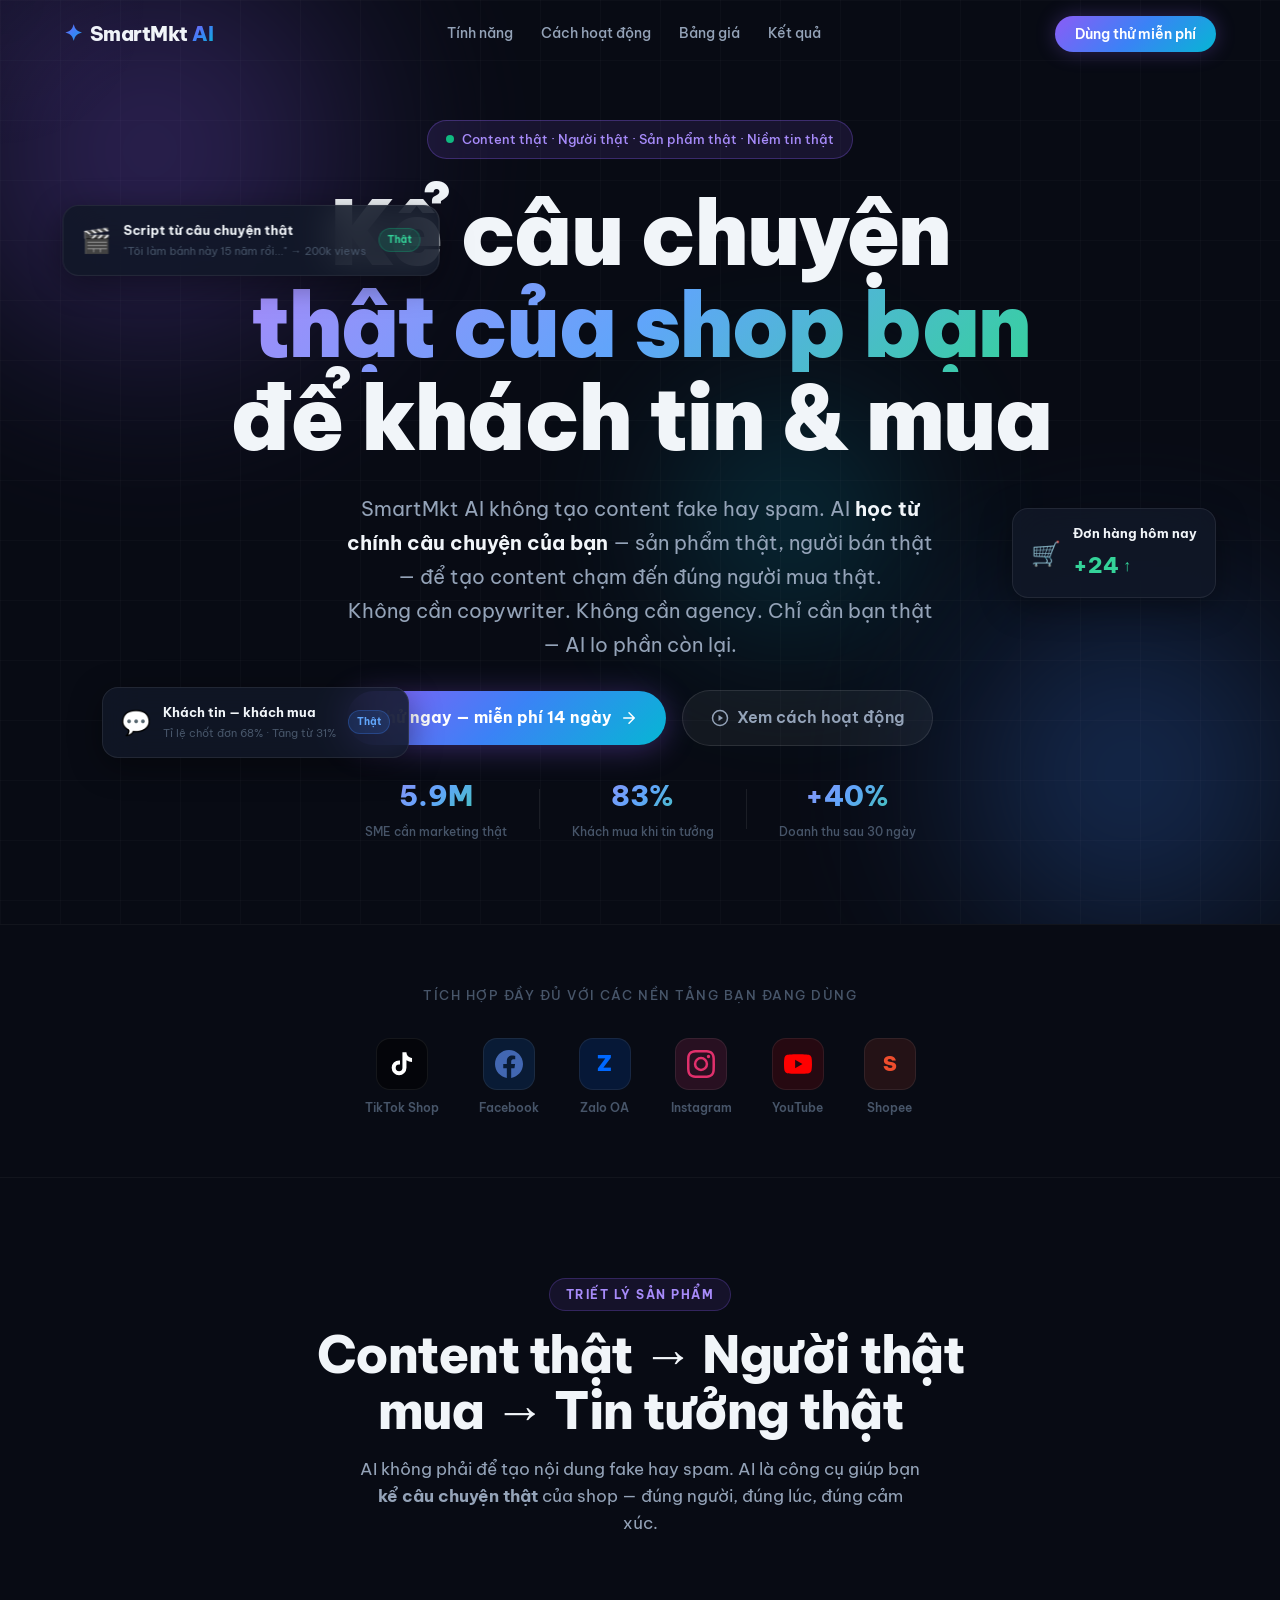
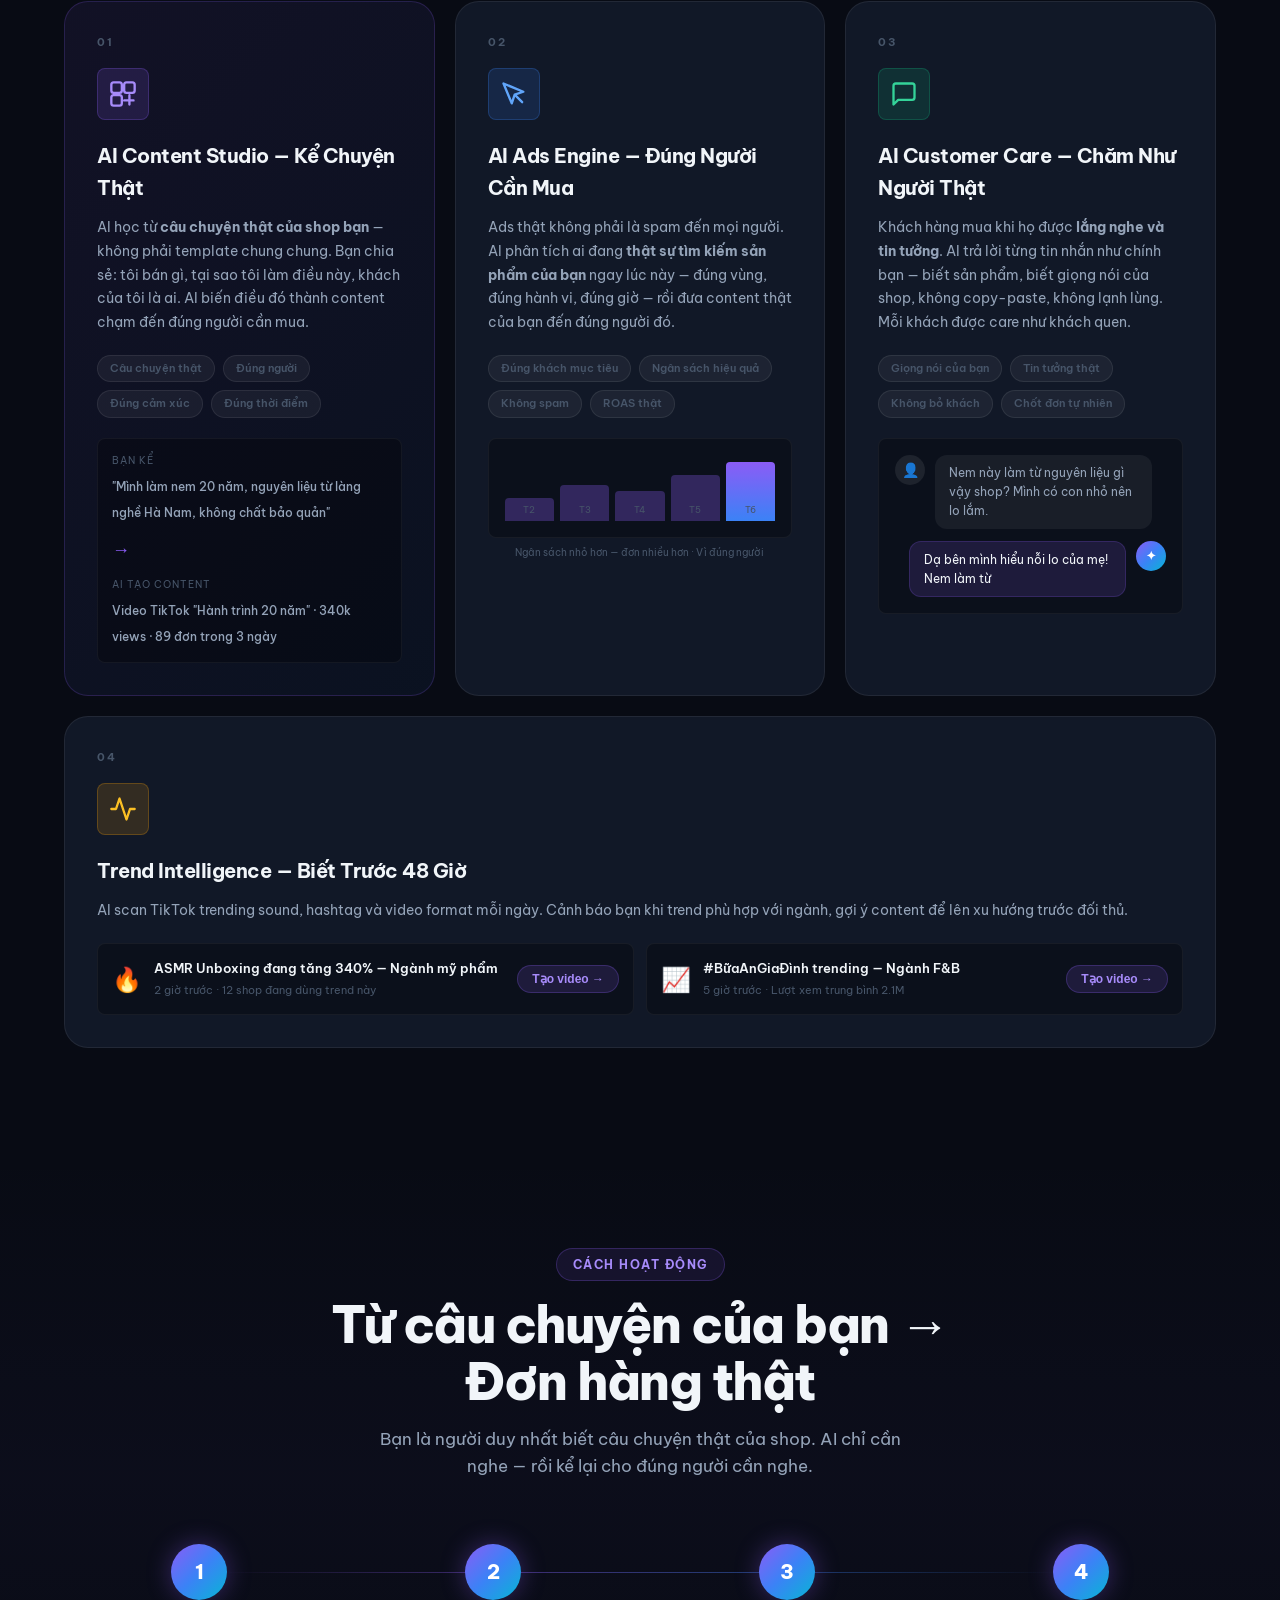
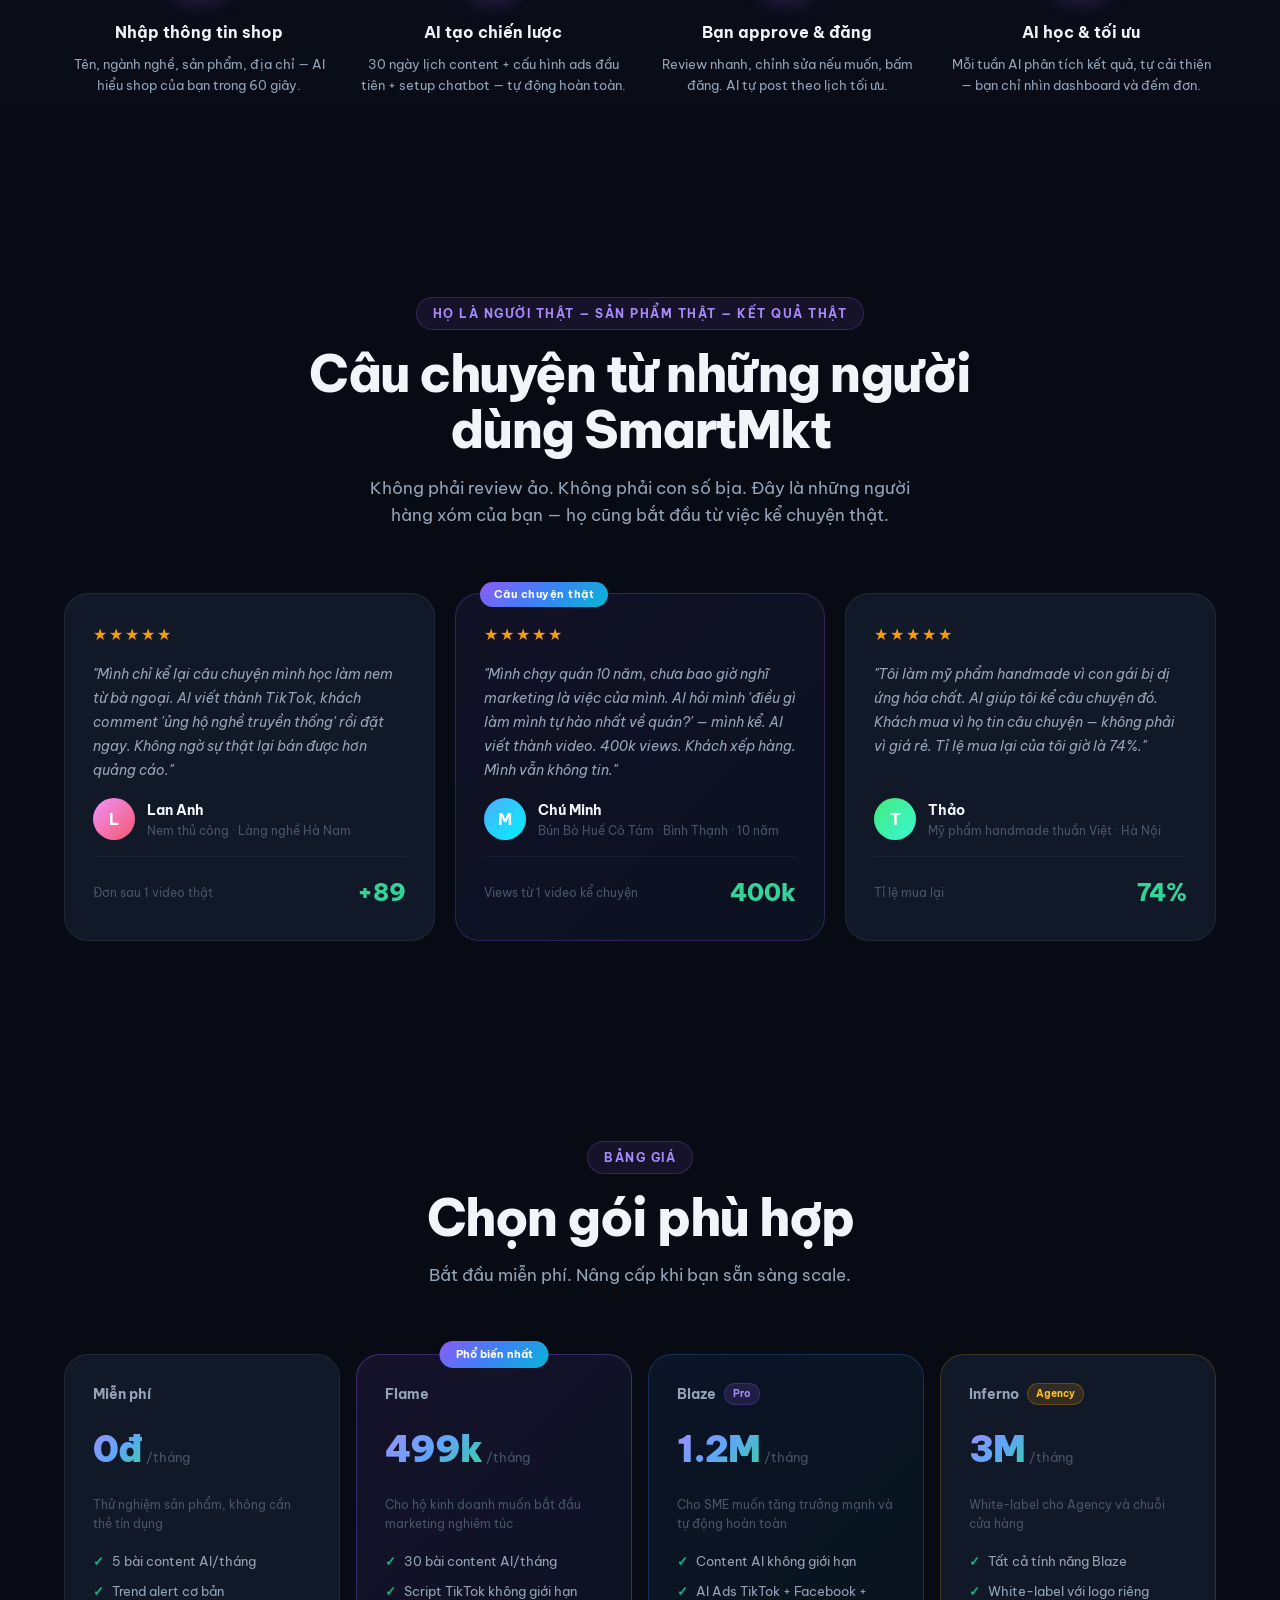
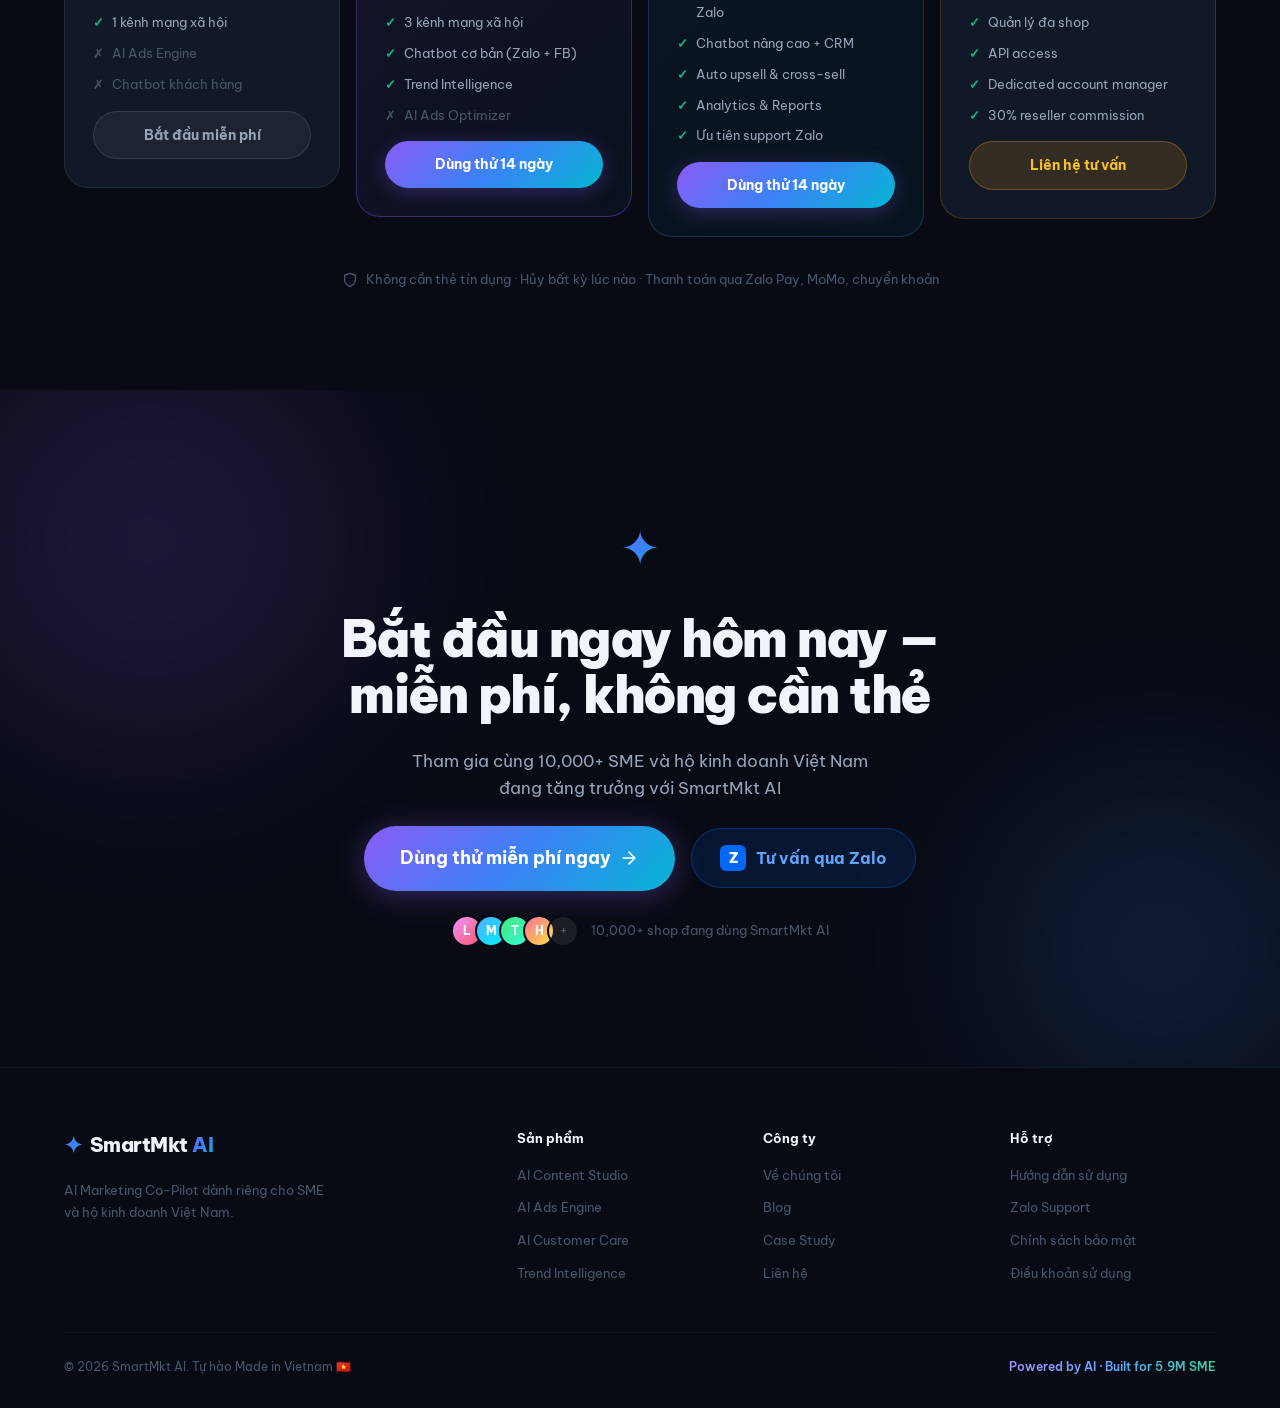
==== commit 7096847c: "feat: add Campaign Manager, Audience Intelligence, Content Calendar, Analytics, Pricing, Auth, OpenC" ====
--- a/index.html
+++ b/index.html
@@ -26,7 +26,7 @@
         <a href="#results">Kết quả</a>
       </div>
       <div class="nav-cta">
-        <a href="#pricing" class="btn-nav">Dùng thử miễn phí</a>
+        <a href="pricing.html" class="btn-nav">Dùng thử miễn phí</a>
       </div>
       <button class="nav-mobile-toggle" id="mobileToggle" aria-label="Menu">
         <span></span><span></span><span></span>
@@ -45,41 +45,42 @@
     <div class="container">
       <div class="hero-badge">
         <span class="badge-dot"></span>
-        Dành riêng cho SME & hộ kinh doanh Việt Nam
+        Content thật · Người thật · Sản phẩm thật · Niềm tin thật
       </div>
       <h1 class="hero-title">
-        <span class="line-1">AI Marketing</span>
-        <span class="line-2 gradient-text">không cần team</span>
-        <span class="line-3">chạy ngay hôm nay</span>
+        <span class="line-1">Kể câu chuyện</span>
+        <span class="line-2 gradient-text">thật của shop bạn</span>
+        <span class="line-3">để khách tin & mua</span>
       </h1>
       <p class="hero-sub">
-        SmartMkt AI tự động <strong>viết content</strong>, <strong>chạy ads TikTok/Facebook</strong> và <strong>chăm sóc khách hàng 24/7</strong>.<br/>
-        Tiết kiệm 4 giờ/ngày. Tăng doanh thu từ tuần đầu tiên.
+        SmartMkt AI không tạo content fake hay spam. AI <strong>học từ chính câu chuyện của bạn</strong> —
+        sản phẩm thật, người bán thật — để tạo content chạm đến đúng người mua thật.<br/>
+        Không cần copywriter. Không cần agency. Chỉ cần bạn thật — AI lo phần còn lại.
       </p>
       <div class="hero-cta-group">
-        <a href="#pricing" class="btn-primary" id="heroCta">
-          <span>Bắt đầu miễn phí</span>
+        <a href="pricing.html" class="btn-primary" id="heroCta">
+          <span>Thử ngay — miễn phí 14 ngày</span>
           <svg width="18" height="18" viewBox="0 0 24 24" fill="none"><path d="M5 12h14M12 5l7 7-7 7" stroke="currentColor" stroke-width="2" stroke-linecap="round" stroke-linejoin="round"/></svg>
         </a>
         <a href="#how-it-works" class="btn-ghost">
           <svg width="18" height="18" viewBox="0 0 24 24" fill="none"><circle cx="12" cy="12" r="10" stroke="currentColor" stroke-width="2"/><polygon points="10,8 16,12 10,16" fill="currentColor"/></svg>
-          Xem demo
+          Xem cách hoạt động
         </a>
       </div>
       <div class="hero-stats">
         <div class="stat-item">
           <span class="stat-num">5.9M</span>
-          <span class="stat-label">SME & hộ kinh doanh VN</span>
+          <span class="stat-label">SME cần marketing thật</span>
         </div>
         <div class="stat-divider"></div>
         <div class="stat-item">
-          <span class="stat-num">4h</span>
-          <span class="stat-label">Tiết kiệm mỗi ngày</span>
+          <span class="stat-num">83%</span>
+          <span class="stat-label">Khách mua khi tin tưởng</span>
         </div>
         <div class="stat-divider"></div>
         <div class="stat-item">
           <span class="stat-num">+40%</span>
-          <span class="stat-label">Doanh thu trung bình</span>
+          <span class="stat-label">Doanh thu sau 30 ngày</span>
         </div>
       </div>
     </div>
@@ -89,25 +90,25 @@
       <div class="float-card card-tiktok">
         <div class="fc-icon">🎬</div>
         <div class="fc-body">
-          <div class="fc-title">TikTok Script AI</div>
-          <div class="fc-sub">Hook viral cho sản phẩm của bạn</div>
-        </div>
-        <div class="fc-badge fc-green">Mới</div>
+          <div class="fc-title">Script từ câu chuyện thật</div>
+          <div class="fc-sub">"Tôi làm bánh này 15 năm rồi..." → 200k views</div>
+        </div>
+        <div class="fc-badge fc-green">Thật</div>
       </div>
       <div class="float-card card-result">
-        <div class="fc-icon">📈</div>
+        <div class="fc-icon">🛒</div>
         <div class="fc-body">
-          <div class="fc-title">ROAS hôm nay</div>
-          <div class="fc-metric"><span class="metric-val">8.4x</span> <span class="metric-up">↑</span></div>
+          <div class="fc-title">Đơn hàng hôm nay</div>
+          <div class="fc-metric"><span class="metric-val">+24</span> <span class="metric-up">↑</span></div>
         </div>
       </div>
       <div class="float-card card-chat">
         <div class="fc-icon">💬</div>
         <div class="fc-body">
-          <div class="fc-title">AI trả lời khách</div>
-          <div class="fc-sub">127 tin nhắn — không bỏ sót</div>
-        </div>
-        <div class="fc-badge fc-blue">Live</div>
+          <div class="fc-title">Khách tin — khách mua</div>
+          <div class="fc-sub">Tỉ lệ chốt đơn 68% · Tăng từ 31%</div>
+        </div>
+        <div class="fc-badge fc-blue">Thật</div>
       </div>
     </div>
   </section>
@@ -161,9 +162,9 @@
   <section class="features" id="features">
     <div class="container">
       <div class="section-header">
-        <div class="section-tag">Tính năng</div>
-        <h2 class="section-title">Một AI làm việc của cả team marketing</h2>
-        <p class="section-sub">Ba trụ cột mạnh mẽ, hoạt động liền mạch — từ tạo content đến chốt đơn.</p>
+        <div class="section-tag">Triết lý sản phẩm</div>
+        <h2 class="section-title">Content thật → Người thật mua → Tin tưởng thật</h2>
+        <p class="section-sub">AI không phải để tạo nội dung fake hay spam. AI là công cụ giúp bạn <strong>kể câu chuyện thật</strong> của shop — đúng người, đúng lúc, đúng cảm xúc.</p>
       </div>
 
       <div class="features-grid">
@@ -173,20 +174,20 @@
           <div class="feature-icon-wrap icon-purple">
             <svg width="28" height="28" viewBox="0 0 24 24" fill="none"><rect x="2" y="2" width="9" height="9" rx="2" stroke="currentColor" stroke-width="2"/><rect x="13" y="2" width="9" height="9" rx="2" stroke="currentColor" stroke-width="2"/><rect x="2" y="13" width="9" height="9" rx="2" stroke="currentColor" stroke-width="2"/><path d="M17.5 13v8M13 17.5h8" stroke="currentColor" stroke-width="2" stroke-linecap="round"/></svg>
           </div>
-          <h3 class="feature-title">AI Content Studio</h3>
-          <p class="feature-desc">Nhập tên sản phẩm → AI tạo ngay lịch content 30 ngày, script TikTok viral, ảnh banner, caption đa kênh. Đăng tự động theo giờ vàng từng ngành.</p>
+          <h3 class="feature-title">AI Content Studio — Kể Chuyện Thật</h3>
+          <p class="feature-desc">AI học từ <strong>câu chuyện thật của shop bạn</strong> — không phải template chung chung. Bạn chia sẻ: tôi bán gì, tại sao tôi làm điều này, khách của tôi là ai. AI biến điều đó thành content chạm đến đúng người cần mua.</p>
           <div class="feature-tags">
-            <span>TikTok Script</span><span>Caption AI</span><span>AI Banner</span><span>Auto-Post</span>
+            <span>Câu chuyện thật</span><span>Đúng người</span><span>Đúng cảm xúc</span><span>Đúng thời điểm</span>
           </div>
           <div class="feature-demo">
             <div class="demo-prompt">
-              <span class="demo-label">Bạn nhập</span>
-              <span class="demo-text">"Quán bún bò Huế, giá 45k, Q.Bình Thạnh"</span>
+              <span class="demo-label">Bạn kể</span>
+              <span class="demo-text">"Mình làm nem 20 năm, nguyên liệu từ làng nghề Hà Nam, không chất bảo quản"</span>
             </div>
             <div class="demo-arrow">→</div>
             <div class="demo-output">
-              <span class="demo-label">AI tạo</span>
-              <span class="demo-text">30 ngày content + 4 script TikTok + 8 banner</span>
+              <span class="demo-label">AI tạo content</span>
+              <span class="demo-text">Video TikTok "Hành trình 20 năm" · 340k views · 89 đơn trong 3 ngày</span>
             </div>
           </div>
         </div>
@@ -197,10 +198,10 @@
           <div class="feature-icon-wrap icon-blue">
             <svg width="28" height="28" viewBox="0 0 24 24" fill="none"><path d="M3 3l7.07 16.97 2.51-7.39 7.39-2.51L3 3z" stroke="currentColor" stroke-width="2" stroke-linecap="round" stroke-linejoin="round"/><path d="M13 13l6 6" stroke="currentColor" stroke-width="2" stroke-linecap="round"/></svg>
           </div>
-          <h3 class="feature-title">AI Ads Engine</h3>
-          <p class="feature-desc">Thiết lập campaign TikTok + Facebook + Zalo trong 5 phút. AI tự tối ưu ngân sách, audience và creative mỗi giờ — không cần biết chạy ads.</p>
+          <h3 class="feature-title">AI Ads Engine — Đúng Người Cần Mua</h3>
+          <p class="feature-desc">Ads thật không phải là spam đến mọi người. AI phân tích ai đang <strong>thật sự tìm kiếm sản phẩm của bạn</strong> ngay lúc này — đúng vùng, đúng hành vi, đúng giờ — rồi đưa content thật của bạn đến đúng người đó.</p>
           <div class="feature-tags">
-            <span>TikTok Ads</span><span>Facebook Ads</span><span>Auto-Optimize</span><span>ROAS Tracker</span>
+            <span>Đúng khách mục tiêu</span><span>Ngân sách hiệu quả</span><span>Không spam</span><span>ROAS thật</span>
           </div>
           <div class="feature-mini-chart">
             <div class="chart-bar" style="height:35%"><span>T2</span></div>
@@ -208,7 +209,7 @@
             <div class="chart-bar" style="height:45%"><span>T4</span></div>
             <div class="chart-bar" style="height:70%"><span>T5</span></div>
             <div class="chart-bar active" style="height:90%"><span>T6</span></div>
-            <div class="chart-label">ROAS tự tăng mỗi ngày nhờ AI optimize</div>
+            <div class="chart-label">Ngân sách nhỏ hơn — đơn nhiều hơn · Vì đúng người</div>
           </div>
         </div>
 
@@ -218,19 +219,19 @@
           <div class="feature-icon-wrap icon-green">
             <svg width="28" height="28" viewBox="0 0 24 24" fill="none"><path d="M21 15a2 2 0 01-2 2H7l-4 4V5a2 2 0 012-2h14a2 2 0 012 2z" stroke="currentColor" stroke-width="2" stroke-linecap="round" stroke-linejoin="round"/></svg>
           </div>
-          <h3 class="feature-title">AI Customer Care</h3>
-          <p class="feature-desc">Chatbot thông minh tự trả lời inbox 24/7 — giá, size, giao hàng, còn hàng. Auto tag khách, follow-up, upsell đúng thời điểm. Không bỏ lỡ một đơn nào.</p>
+          <h3 class="feature-title">AI Customer Care — Chăm Như Người Thật</h3>
+          <p class="feature-desc">Khách hàng mua khi họ được <strong>lắng nghe và tin tưởng</strong>. AI trả lời từng tin nhắn như chính bạn — biết sản phẩm, biết giọng nói của shop, không copy-paste, không lạnh lùng. Mỗi khách được care như khách quen.</p>
           <div class="feature-tags">
-            <span>Chatbot 24/7</span><span>Auto-CRM</span><span>Upsell AI</span><span>Sentiment Alert</span>
+            <span>Giọng nói của bạn</span><span>Tin tưởng thật</span><span>Không bỏ khách</span><span>Chốt đơn tự nhiên</span>
           </div>
           <div class="chat-demo">
             <div class="chat-msg customer">
               <div class="chat-avatar">👤</div>
-              <div class="chat-bubble">Còn áo trắng size M không ạ?</div>
+              <div class="chat-bubble">Nem này làm từ nguyên liệu gì vậy shop? Mình có con nhỏ nên lo lắm.</div>
             </div>
             <div class="chat-msg bot">
               <div class="chat-avatar bot-av">✦</div>
-              <div class="chat-bubble bot-bubble">Dạ còn ạ! Size M còn 5 cái. Ship trong 2h nội thành. Bạn muốn đặt ngay không? 😊</div>
+              <div class="chat-bubble bot-bubble">Dạ bên mình hiểu nỗi lo của mẹ! Nem làm từ thịt heo sạch không chất bảo quản, nguyên liệu nhập từ làng nghề Hà Nam — shop làm nghề này 20 năm, mẹ yên tâm nha 🙏</div>
             </div>
           </div>
         </div>
@@ -271,8 +272,8 @@
     <div class="container">
       <div class="section-header">
         <div class="section-tag">Cách hoạt động</div>
-        <h2 class="section-title">Bắt đầu trong 5 phút</h2>
-        <p class="section-sub">Không cần kỹ năng marketing, không cần team. Chỉ cần thông tin về shop.</p>
+        <h2 class="section-title">Từ câu chuyện của bạn → Đơn hàng thật</h2>
+        <p class="section-sub">Bạn là người duy nhất biết câu chuyện thật của shop. AI chỉ cần nghe — rồi kể lại cho đúng người cần nghe.</p>
       </div>
       <div class="steps-wrapper">
         <div class="steps-line"></div>
@@ -314,54 +315,55 @@
   <section class="results" id="results">
     <div class="container">
       <div class="section-header">
-        <div class="section-tag">Kết quả thật</div>
-        <h2 class="section-title">Họ đã thay đổi thế nào</h2>
+        <div class="section-tag">Họ là người thật — Sản phẩm thật — Kết quả thật</div>
+        <h2 class="section-title">Câu chuyện từ những người dùng SmartMkt</h2>
+        <p class="section-sub">Không phải review ảo. Không phải con số bịa. Đây là những người hàng xóm của bạn — họ cũng bắt đầu từ việc kể chuyện thật.</p>
       </div>
       <div class="testimonials-grid">
         <div class="testi-card">
           <div class="testi-stars">★★★★★</div>
-          <p class="testi-text">"Trước tôi mất 3 tiếng/ngày viết caption. Giờ AI làm hết, tôi chỉ check 10 phút. Doanh thu tháng 3 tăng 52% so với tháng trước."</p>
+          <p class="testi-text">"Mình chỉ kể lại câu chuyện mình học làm nem từ bà ngoại. AI viết thành TikTok, khách comment 'ủng hộ nghề truyền thống' rồi đặt ngay. Không ngờ sự thật lại bán được hơn quảng cáo."</p>
           <div class="testi-author">
             <div class="testi-avatar" style="background: linear-gradient(135deg, #f093fb, #f5576c)">L</div>
             <div>
               <div class="testi-name">Lan Anh</div>
-              <div class="testi-biz">Shop thời trang online · TP.HCM</div>
+              <div class="testi-biz">Nem thủ công · Làng nghề Hà Nam</div>
             </div>
           </div>
           <div class="testi-metric">
-            <span class="metric-label">Tăng trưởng</span>
-            <span class="metric-value">+52%</span>
+            <span class="metric-label">Đơn sau 1 video thật</span>
+            <span class="metric-value">+89</span>
           </div>
         </div>
         <div class="testi-card testi-featured">
-          <div class="testi-badge">Nổi bật</div>
+          <div class="testi-badge">Câu chuyện thật</div>
           <div class="testi-stars">★★★★★</div>
-          <p class="testi-text">"Mình chạy quán bún bò 10 năm, chưa bao giờ nghĩ đến marketing. AI setup TikTok cho mình, tuần đầu tiên có 400 lượt xem, 15 đơn mới. Không ngờ vậy."</p>
+          <p class="testi-text">"Mình chạy quán 10 năm, chưa bao giờ nghĩ marketing là việc của mình. AI hỏi mình 'điều gì làm mình tự hào nhất về quán?' — mình kể. AI viết thành video. 400k views. Khách xếp hàng. Mình vẫn không tin."</p>
           <div class="testi-author">
             <div class="testi-avatar" style="background: linear-gradient(135deg, #4facfe, #00f2fe)">M</div>
             <div>
               <div class="testi-name">Chú Minh</div>
-              <div class="testi-biz">Quán Bún Bò Huế · Bình Thạnh</div>
+              <div class="testi-biz">Bún Bò Huế Cô Tám · Bình Thạnh · 10 năm</div>
             </div>
           </div>
           <div class="testi-metric">
-            <span class="metric-label">Đơn mới/tuần</span>
-            <span class="metric-value">+15</span>
+            <span class="metric-label">Views từ 1 video kể chuyện</span>
+            <span class="metric-value">400k</span>
           </div>
         </div>
         <div class="testi-card">
           <div class="testi-stars">★★★★★</div>
-          <p class="testi-text">"ChatBot trả lời khách siêu nhanh. Hồi trước tôi miss nhiều tin nhắn lắm, giờ khách nào cũng được care. Tỉ lệ chốt đơn tăng hẳn."</p>
+          <p class="testi-text">"Tôi làm mỹ phẩm handmade vì con gái bị dị ứng hóa chất. AI giúp tôi kể câu chuyện đó. Khách mua vì họ tin câu chuyện — không phải vì giá rẻ. Tỉ lệ mua lại của tôi giờ là 74%."</p>
           <div class="testi-author">
             <div class="testi-avatar" style="background: linear-gradient(135deg, #43e97b, #38f9d7)">T</div>
             <div>
               <div class="testi-name">Thảo</div>
-              <div class="testi-biz">Mỹ phẩm handmade · Hà Nội</div>
+              <div class="testi-biz">Mỹ phẩm handmade thuần Việt · Hà Nội</div>
             </div>
           </div>
           <div class="testi-metric">
-            <span class="metric-label">Chốt đơn</span>
-            <span class="metric-value">+38%</span>
+            <span class="metric-label">Tỉ lệ mua lại</span>
+            <span class="metric-value">74%</span>
           </div>
         </div>
       </div>
@@ -389,7 +391,7 @@
             <li class="muted"><span>✗</span>AI Ads Engine</li>
             <li class="muted"><span>✗</span>Chatbot khách hàng</li>
           </ul>
-          <a href="#" class="btn-price btn-ghost-price">Bắt đầu miễn phí</a>
+          <a href="pricing.html?plan=free" class="btn-price btn-ghost-price">Bắt đầu miễn phí</a>
         </div>
 
         <div class="price-card price-popular">
@@ -405,7 +407,7 @@
             <li><span class="check">✓</span>Trend Intelligence</li>
             <li class="muted"><span>✗</span>AI Ads Optimizer</li>
           </ul>
-          <a href="#" class="btn-price btn-primary-price">Dùng thử 14 ngày</a>
+          <a href="pricing.html?plan=flame" class="btn-price btn-primary-price">Dùng thử 14 ngày</a>
         </div>
 
         <div class="price-card price-pro">
@@ -420,7 +422,7 @@
             <li><span class="check">✓</span>Analytics & Reports</li>
             <li><span class="check">✓</span>Ưu tiên support Zalo</li>
           </ul>
-          <a href="#" class="btn-price btn-primary-price">Dùng thử 14 ngày</a>
+          <a href="pricing.html?plan=blaze" class="btn-price btn-primary-price">Dùng thử 14 ngày</a>
         </div>
 
         <div class="price-card price-agency">
@@ -435,7 +437,7 @@
             <li><span class="check">✓</span>Dedicated account manager</li>
             <li><span class="check">✓</span>30% reseller commission</li>
           </ul>
-          <a href="#" class="btn-price btn-agency-price">Liên hệ tư vấn</a>
+          <a href="pricing.html?plan=inferno" class="btn-price btn-agency-price">Liên hệ tư vấn</a>
         </div>
 
       </div>
@@ -458,7 +460,7 @@
         <h2 class="cta-title">Bắt đầu ngay hôm nay —<br/>miễn phí, không cần thẻ</h2>
         <p class="cta-sub">Tham gia cùng 10,000+ SME và hộ kinh doanh Việt Nam đang tăng trưởng với SmartMkt AI</p>
         <div class="cta-buttons">
-          <a href="#pricing" class="btn-primary btn-large">
+          <a href="pricing.html" class="btn-primary btn-large">
             Dùng thử miễn phí ngay
             <svg width="20" height="20" viewBox="0 0 24 24" fill="none"><path d="M5 12h14M12 5l7 7-7 7" stroke="currentColor" stroke-width="2" stroke-linecap="round" stroke-linejoin="round"/></svg>
           </a>
